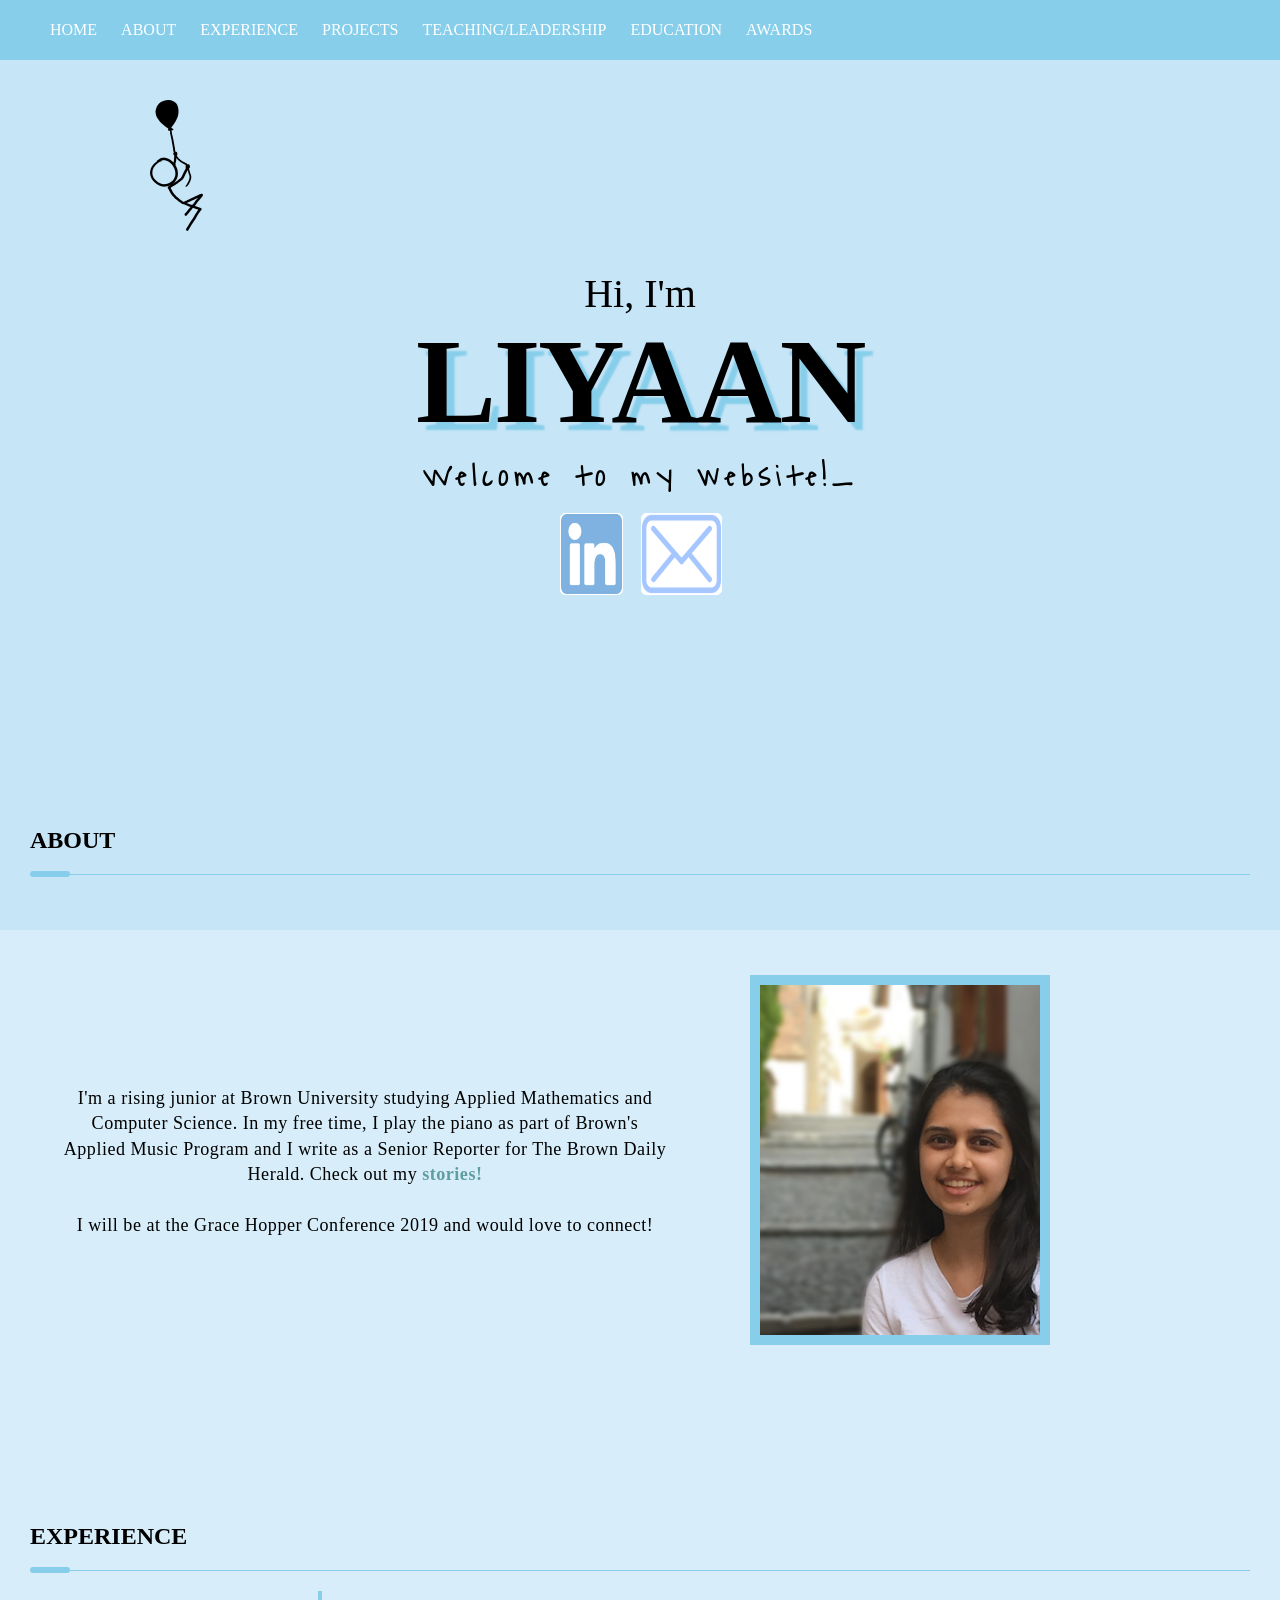
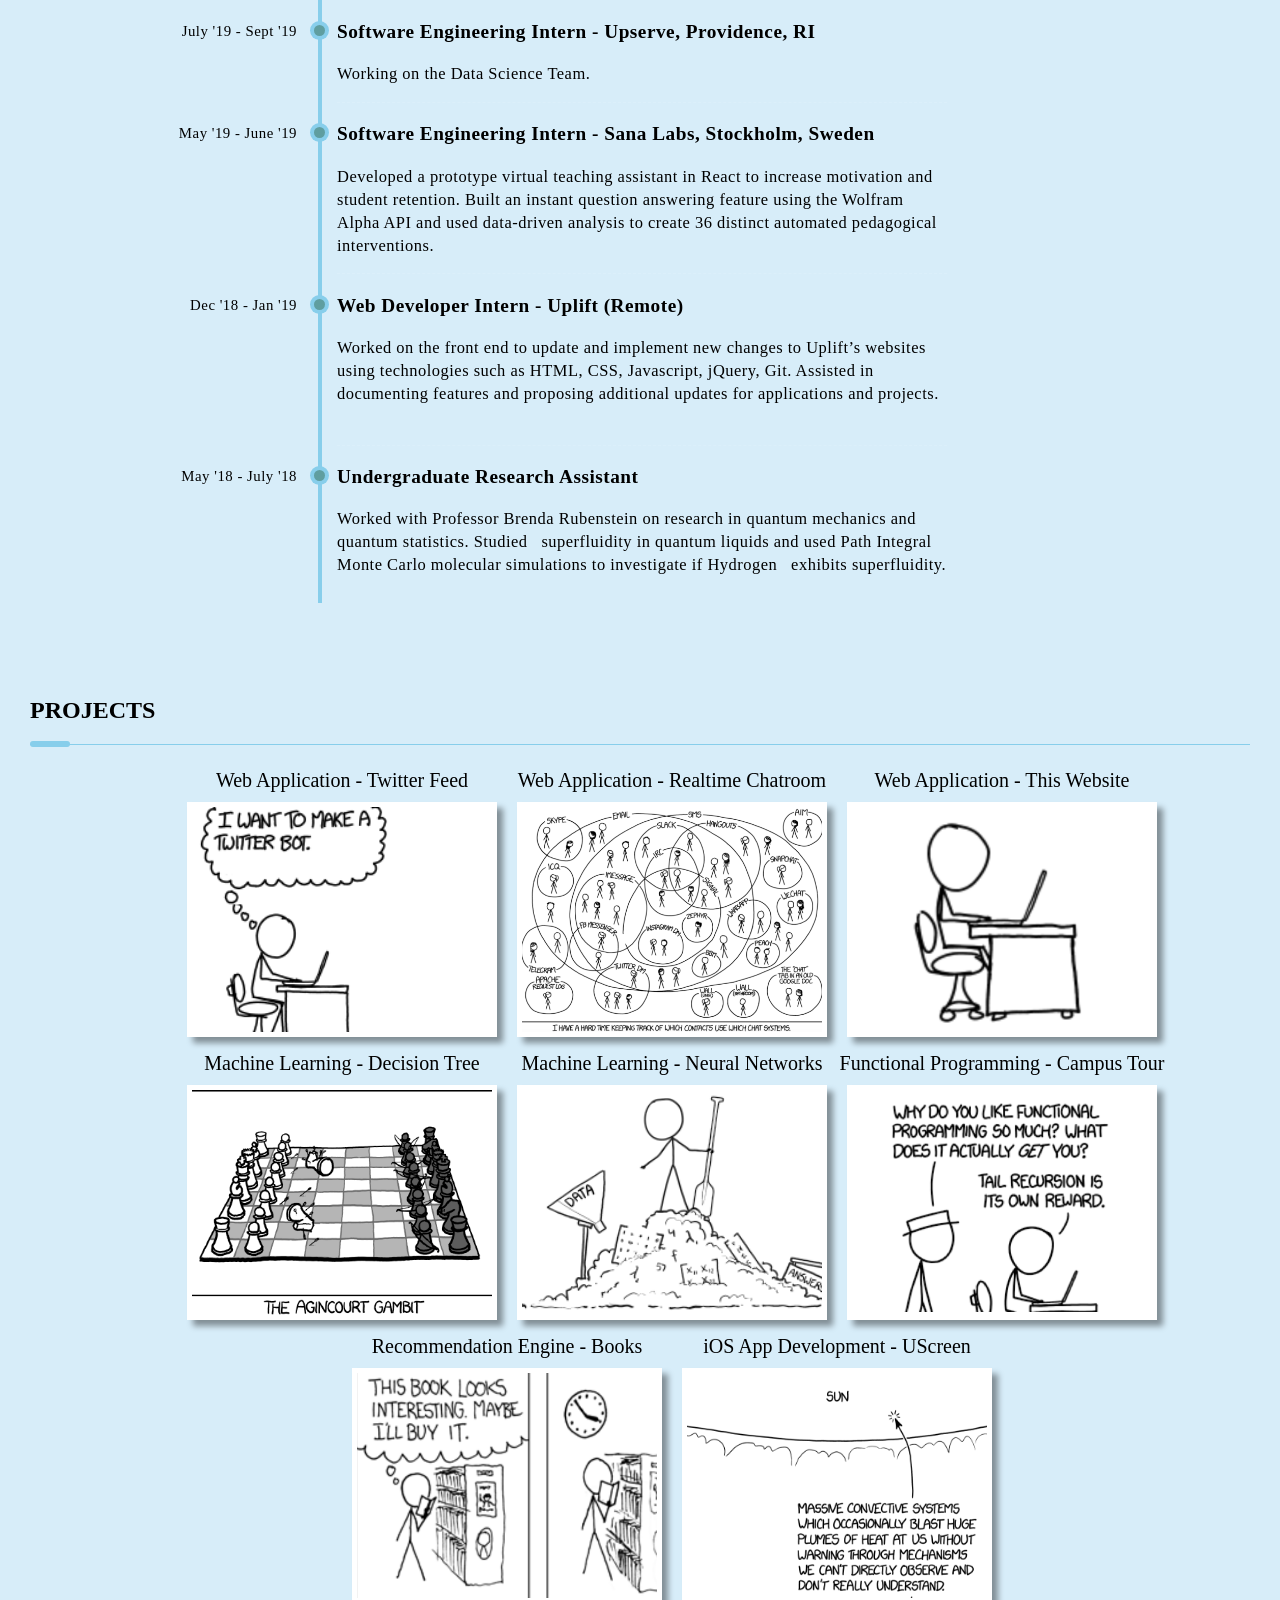
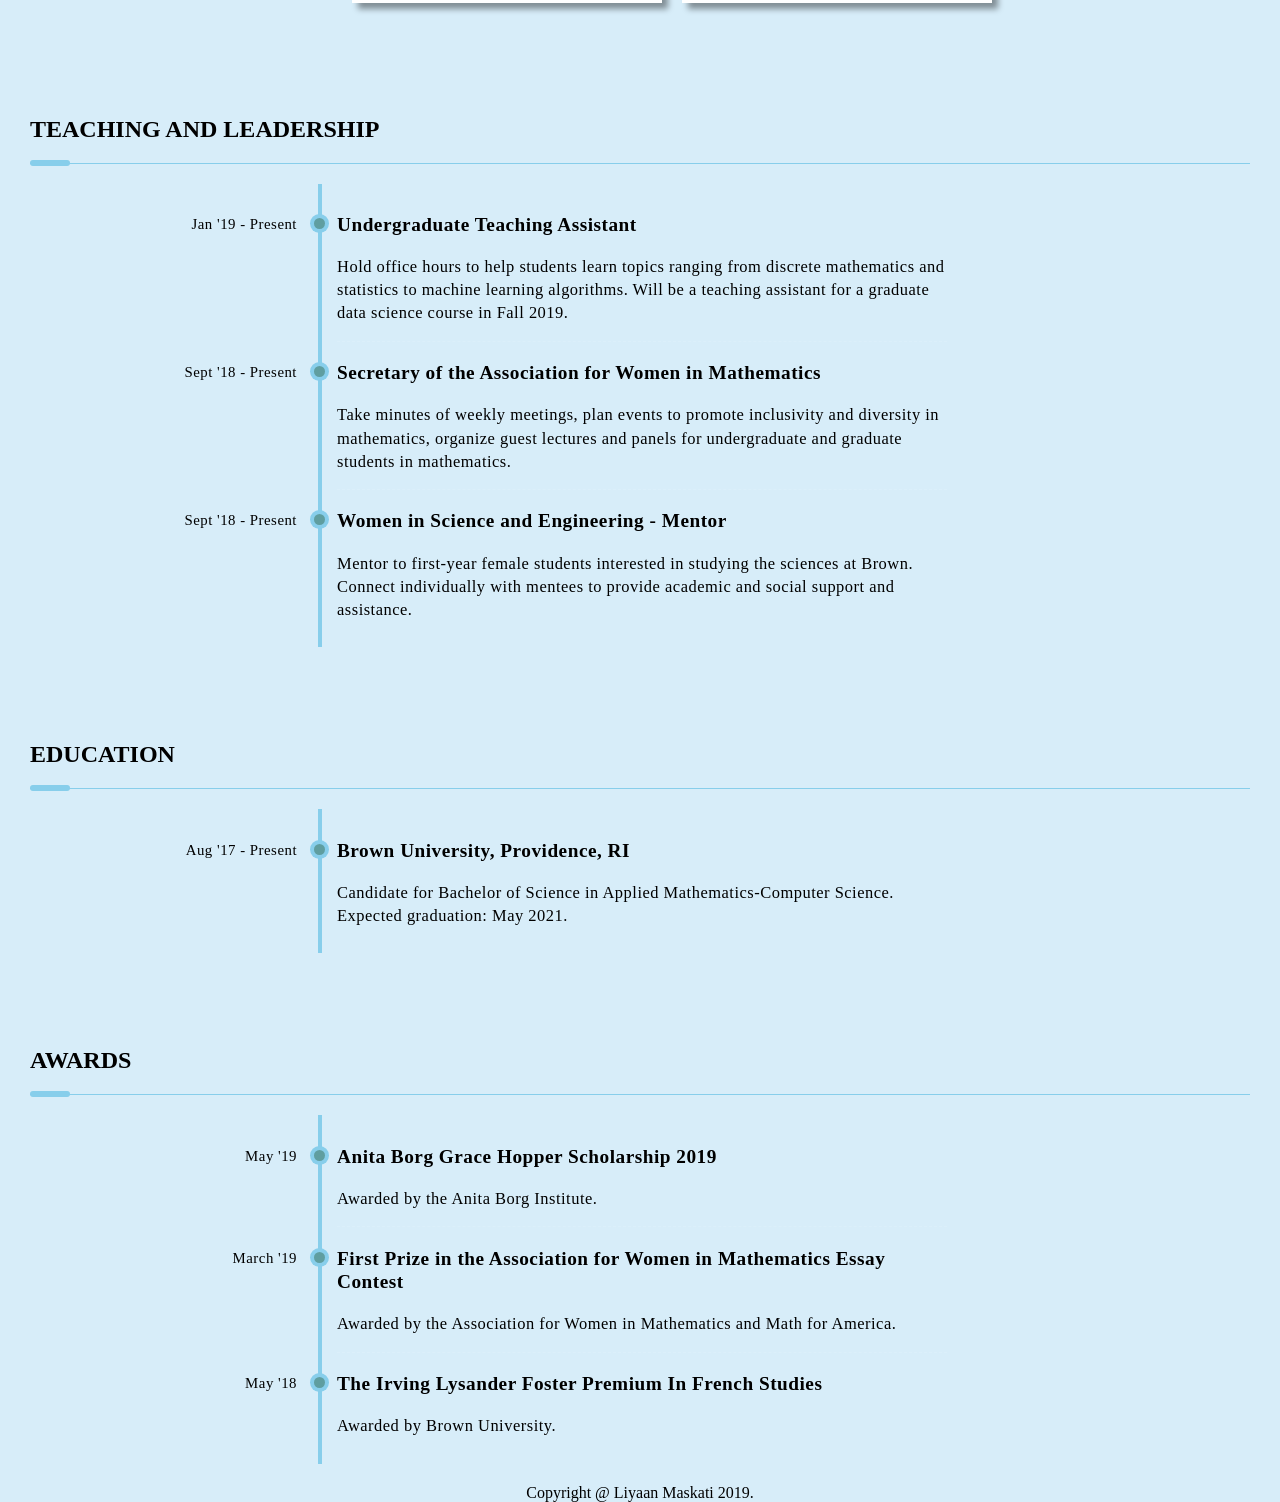
==== index.html @ 0c614667 "Update index.html" ====
<!DOCTYPE html>

<html>
<head>
  <title>Liyaan Maskati</title>
<link rel="stylesheet" type="text/css" href="style.css">
<link rel="stylesheet" href="https://cdnjs.cloudflare.com/ajax/libs/font-awesome/4.7.0/css/font-awesome.min.css">
<link href="https://fonts.googleapis.com/css?family=Waiting+for+the+Sunrise" rel="stylesheet" type="text/css"/>
</head>

<body>



<nav id="topNav">
    <ul>
      <li><a href="index.html#Home">Home</a></li>
      <li><a href="index.html#About">About</a></li>
      <li><a href="index.html#Experience">Experience</a></li>
      <li><a href="index.html#Projects">Projects</a></li>
      <li><a href="index.html#Teaching">Teaching/Leadership</a></li>
      <li><a href="index.html#Education">Education</a></li>
      <li><a href="index.html#Awards">Awards</a></li>
    </ul>
</nav>


<div class="wrapper">
  <header class="masthead" id="Home">
<img src="img/balloon_float.png" id="float">

  <p class="masthead-intro">Hi, I'm</p>
  <h1 class="masthead-heading">Liyaan</h1>
  <div id="typedtext"><script type="text/javascript" src="web.js"></script></div>
  

  <div class="contact">
    <div class="mybox">
    <a href="https://www.linkedin.com/in/liyaan-maskati-8b8570169/"><img src="img/linkedin.png"></a>
    <a href="mailto:liyaan_maskati@brown.edu"><img src="img/mailto.png"></a>
  </div>
  </div>    
     

  </header>


  <div id="About"></div>
  <br>
  <br>
  <br>
  <h2>ABOUT</h2>

    <div class="line"></div>

    <div class="container">
    <div class="intro">
      <span>I'm a rising junior at Brown University studying Applied Mathematics and Computer Science. In my free time, I play the piano as part of Brown's Applied Music Program and I write as a Senior Reporter for The Brown Daily Herald. Check out my <a href="http://www.browndailyherald.com/author/liyaan-maskati/"><b>stories!</b></a> 
  </span>

</br>

  <span>
        I will be at the Grace Hopper Conference 2019 and would love to connect!
  </span>

  </div>


<div class="pic">
    <img src="img/me.jpg" alt="Girl in a jacket">

  </div>
</div>
  

  <div id="Experience"></div>
  <br>
  <br>
  <br>

    <h2>EXPERIENCE</h2>
    <div class="line"></div>
    <ul class="timeline">
      <li class="event" data-date="July '19 - Sept '19">
        <h3>Software Engineering Intern - Upserve, Providence, RI</h3>
        <p>Working on the Data Science Team.</p>
      </li>
      <li class="event" data-date="May '19 - June '19">
        <h3>Software Engineering Intern - Sana Labs, Stockholm, Sweden</h3>
        <p>Developed a prototype virtual teaching assistant in React to increase motivation and student retention. Built an instant question answering feature using the Wolfram Alpha API and used data-driven analysis to create 36 distinct automated pedagogical interventions. </p>
      </li>
      <li class="event" data-date="Dec '18 - Jan '19">
        <h3>Web Developer Intern - Uplift (Remote)</h3>
        <p>Worked on the front end to update and implement new changes to Uplift’s websites using technologies such as HTML, CSS, Javascript, jQuery, Git. Assisted in documenting features and proposing additional updates for applications and projects.  </p>
      </li>
      <li class="event" data-date="May '18 - July '18">
        <h3>Undergraduate Research Assistant</h3>
        <p>Worked with Professor Brenda Rubenstein on research in quantum mechanics and quantum statistics. Studied   superfluidity in quantum liquids and used Path Integral Monte Carlo molecular simulations to investigate if Hydrogen   exhibits superfluidity.</p>
      </li>
      
    </ul>
  
   <div id="Projects"></div>
  <br>
  <br>
  <br>

  <h2>PROJECTS</h2>
  <div class="line"></div>

  <div>
    <div class="content">
      <div class="app-block center clickable">

  
          <div class="group">
          <div>Web Application - Twitter Feed</div>
          <div class="app" style="background: url(img/twitter_bot.png) center; background-size: cover;">
          <span class="title"><span>Used React to create a user interface which displays recent Tweets on specific topic. Users can stop and restart the feed. Tweets are displayed in chronological order with most recent tweets at the top.</span>
          </span>
          </div>
         </div>
        
        <div class="group">
          <div>Web Application - Realtime Chatroom</div>
          <div class="app" style="background: url(img/chatty.png) center; background-size: cover;">
          <span class="title"><span>Developed a realtime chatroom in NodeJS with a MongoDB backend. Users can post and receive messages and live typing notifications. Messages are censored for abusive language using the profanity-censor npm module.</span>
          </span>
          </div>
         </div>
        
        <div class="group">
          <div>Web Application - This Website</div>
          <div class="app" style="background: url(img/designer.png) center; background-size: cover;">
          <span class="title"><span>I coded this website using HTML, CSS and Javascript. The comics in this section are from XKCD.</span>
          </span>
          </div>
         </div>
        
        <div class="group">
          <div>Machine Learning - Decision Tree</div>
          <div class="app" style="background: url(img/knights.png) center; background-size: cover;">
          <span class="title"><span>Implemented a decision tree model in python to predict the outcome of a chess game. Trained the model on the chess.csv dataset, which contains 36 features, representing the current state of the chess board.
            </span>
       
          </span>
            
          </div>
        </div>

         <div class="group">
          <div>Machine Learning - Neural Networks</div>
          <div class="app" style="background: url(img/ml.png) center; background-size: cover;">
          <span class="title"><span>Implemented a feed forward neural network from scratch in Python, using stochastic gradient descent. Trained the neural network to predict the quality of wine, using the UCI Wine Dataset.</span>
          </span>
          </div>
         </div>
            
        
         
        
          <div class="group">
          <div>Functional Programming - Campus Tour</div>
          <div class="app" style="background: url(img/functional.png) center; background-size: cover;">
          <span class="title"><span>Designed a program that calculates the optimal path to take from one location on Brown's campus to another, based on a set of locations. Utilized graphical coordinates and Dijkstra’s Algorithm to implement an efficient algorithm.</span>
          </span>
          </div>
        </div>


         <div class="group">
          <div>Recommendation Engine - Books</div>
          <div class="app" style="background: url(img/book.png) center; background-size: cover;">
          <span class="title"><span>Developed a program in Pyret that analyzes a list of files to give users a recommendation of both singular books and pairs of books based on the frequency of books appearing in conjunction.</span>
          </span>
          </div>
         </div>
        
        <div class="group">
          <div>iOS App Development - UScreen</div>
          <div class="app" style="background: url(img/sun.png) center; background-size: cover;">
          <span class="title"><span>Worked on iOS application for UScreen, a Brown University student startup. Developed augmented reality interface using ARKit to display areas of a user’s face most sensitive to the sun. Notify user to apply sunscreen based on current UV index.</span>
          </span>
          </div>
         </div>
        
        
      </div>
    </div>

    

    <div id="Teaching"></div>
  <br>
  <br>
  <br>

    <h2>TEACHING AND LEADERSHIP</h2>
    <div class="line"></div>
    <ul class="timeline">
      <li class="event" data-date="Jan '19 - Present">
        <h3>Undergraduate Teaching Assistant</h3>
        <p>Hold office hours to help students learn topics ranging from discrete mathematics and statistics to machine learning algorithms. Will be a teaching assistant for a graduate data science course in Fall 2019.</p>
      </li>
      <li class="event" data-date="Sept '18 - Present">
        <h3>Secretary of the Association for Women in Mathematics</h3>
        <p>Take minutes of weekly meetings, plan events to promote inclusivity and diversity in mathematics, organize guest lectures and panels for undergraduate and graduate students in mathematics.</p>
      </li>
      <li class="event" data-date="Sept '18 - Present">
        <h3>Women in Science and Engineering - Mentor</h3>
        <p>Mentor to first-year female students interested in studying the sciences at Brown. Connect individually with mentees to provide academic and social support and assistance. </p>
      </li>
      
    </ul>

    <div id="Education"></div>
  <br>
  <br>
  <br>

    <h2>EDUCATION</h2>
    <div class="line"></div>
    <ul class="timeline">
      <li class="event" data-date="Aug '17 - Present">
        <h3>Brown University, Providence, RI</h3>
        <p>Candidate for Bachelor of Science in Applied Mathematics-Computer Science. Expected graduation: May 2021.</p>
      </li>
      
    </ul>
  
  <div id="Awards"></div>
  <br>
  <br>
  <br>

    <h2>AWARDS</h2>
    <div class="line"></div>
    <ul class="timeline">
      <li class="event" data-date="May '19">
        <h3>Anita Borg Grace Hopper Scholarship 2019</h3>
        <p>Awarded by the Anita Borg Institute.</p>
      </li>
      <li class="event" data-date="March '19">
        <h3>First Prize in the Association for Women in Mathematics Essay Contest</h3>
        <p>Awarded by the Association for Women in Mathematics and Math for America.</p>
      </li>
      <li class="event" data-date="May '18">
        <h3>The Irving Lysander Foster Premium In French Studies</h3>
        <p>Awarded by Brown University.</p>
      </li>
      
    </ul>


  </div>
</body>
<footer>
  Copyright @ Liyaan Maskati 2019.
  </footer>
</html>
---- style.css ----
body,
html {
  height: 100%;
  margin: 0;
  background-color: #b9dff58f;
}

a{
  text-decoration: none;
}

b{
  color: cadetblue;
  cursor: pointer;
}


.contact{
    height: 100px;
    width: 180px;
    display: flex;
    text-align: center;
    margin-left: auto;
    margin-right: auto;
}

.mybox{
    display: flex;
    justify-content: center;
}

.contact a{
  padding: 10px;
}

.contact a img{
  width: 100%;
    height: 100%;
    border: 1px solid white;
    border-radius: 5px;
    background: white;
}

.page-wrap {
  margin: 0;
  padding: 0;
  perspective: 1px;
  height: 100%;
  overflow-y: scroll;
  overflow-x: hidden;
  font-family: 'avenir next', avenir,
               helvetica, 'helvetica neue',
               arial, sans-serif;
  color: black;
  background: none;
}

#float{
      position: absolute;
    margin-top: -150px;
    margin-left: 100px;

}

.center {
  display: flex;
  justify-content: center;
  align-items: center;
}.clickable {
  transform: translateZ(0);
}

a {
  color: rgb(222, 68, 21);
  text-decoration: none;
}

a:hover {
  color: rgb(0, 116, 217);
}

/* Off-screen text for accessibility */
.screen-reader-text {
  position: absolute;
  top: -9999px;
  left: -9999px;
}

.content {
  width: 100%;
  padding: 1.5em 2em;
  margin: 0 auto;
}

.card {
  position: relative;
  padding: 25vh 15px 25vh 2px;
  min-height: 100%;
  max-width: 100vw;
  transform-style: inherit;
}

.card:before {
  content: "";
  position: absolute;
  top: 0;
  bottom: 0;
  left: 0;
  right: 0;
}

.card,
.card:before {
  background: 50% 50% / cover;
}


.group {
  font-size:20px;
  text-align: center;
}

.app-block {
  flex-flow: row wrap;
}

.app-block center clickable{
  width: 100%;
  flex-flow: row wrap;
}

.app {
  width: 300px;
  height: 225px; 
  max-width: 50vw;
  margin: .5em;
  box-shadow: .3em .3em .3em rgba(0, 0, 0, .4);
  border: .25em solid white;
  display: inline-block;
}

/* Title captions for FCC apps */
span.title {
  background: rgba(0,0,0,0.5);
  color: white;
  cursor: pointer;
  display: table;
}

span.title span {
  width: 295px;
  height: 218px;
  max-width: calc(50vw - 8px);
  display: table-cell;
  text-align: center;
  vertical-align: middle;
}

.app span.title:hover {
  opacity: 10;
}

span.title {
  background: rgba(0,0,0,0.71);
  font-size: 0.8em;
  line-height: 1.2em;
  font-weight: bold;
  color: white;
  cursor: pointer;
  display: table;
  opacity: 0;
  -webkit-transition: opacity 500ms;
  -moz-transition: opacity 500ms;
  -o-transition: opacity 500ms;
  transition: opacity 500ms;
}


#typedtext{
  font-family: 'Waiting for the Sunrise', cursive; 
  font-size:30px; 
  letter-spacing: 6px; 
  font-weight: bold;
  text-align: center;
  margin-top: 0px;
}

nav{
  margin-top: 0px;
  padding: 0;
}

/* Navbar Styling */
nav {
  background: skyblue;
  position: fixed;
  width: 100%;
  height: 50px;
  text-align: left;
  margin-bottom: -50px;
  padding: 5px 0;
  margin-top: -30px;
  z-index: 1;
}

nav li {
  display: inline-block;
  list-style: none;
  text-transform: uppercase;
}

nav a {
  text-decoration: none;
  color: white;
  padding: 10px;
}

nav a:hover {
  background: cadetblue;
}



.wrapper {
  margin: 30px;
}

.masthead {
  padding-top: 200px;
  padding-bottom: 150px;
    background-image: url(https://png.pngtree.com/thumb_back/fw800/back_pic/03/66/06/8857af42233e1a2.jpg);
    width: 100%;
    height: 100%;
    background-size: cover;
}


.masthead-intro {
  margin-bottom: 0.5em;
  /* font-family: "Gentium Book Basic", Georgia, serif; */
  font-size: 40px;
  text-align: center;
}

.masthead-heading {
  margin-top: -0.2em;
  font-weight: bold;
  font-size: 120px;
  letter-spacing: -0.02em;
  text-transform: uppercase;
  text-shadow: 8px 8px 2px skyblue;
  text-align: center;
  margin-bottom: 0.2px;

}

.container{
  display:flex;
  align-items: center;
}

.intro {
  max-width: 50%;
  letter-spacing: 0.5px;
  position: relative;
  line-height: 1.4em;
  font-size: 1.13em;
  padding: 30px;
  margin-top: 50px;
  margin-bottom: 50px;
  text-align: center;
    margin-top: auto;
    margin-bottom: auto;
}

.pic{
  height: auto;
  width: auto;
  padding: 30px;
  margin-top: 50px;
  margin-bottom: 50px;
  text-align: center;
  padding: 50px;

}

.pic img{
  height: auto;
  width: auto;
  max-height: 350px;
  border: 10px solid skyblue;
}

.intro span:after {
  content: '\A';
  white-space: pre;
}

.line {
  border-bottom: 1px solid skyblue !important;
  position: relative;
}
.line:before {
  content: "";
  position: absolute;
  display: inline-block;
  border: 3px solid skyblue;
  border-width: 3px 20px;
  top: -3px;
  border-radius: 3px;
}


.text-center{
  text-align:center;
}
/* Timeline */
.timeline {
  border-left: 4px solid skyblue;
  border-bottom-right-radius: 4px;
  border-top-right-radius: 4px;
  margin: 20px auto;
  letter-spacing: 0.5px;
  position: relative;
  line-height: 1.4em;
  font-size: 1.03em;
  padding: 10px 15px;
  list-style: none;
  text-align: left;
  max-width: 50%;
}

.timeline .event {
  border-bottom: 1px dashed rgba(255, 255, 255, 0.1);
  position: relative;
}
.timeline .event:last-of-type {

  border: none;
}
.timeline .event:before,
.timeline .event:after {
  position: absolute;
  display: block;
  top: 0;
}
.timeline .event:before {
  left: -160px;
  content: attr(data-date);
  text-align: right;
  font-weight: 100;
  font-size: 0.9em;
  min-width: 120px;
}
.timeline .event:after {
  box-shadow: 0 0 0 4px skyblue;
  left: -23px;
  background: cadetblue;
  border-radius: 50%;
  height: 11px;
  width: 11px;
  content: "";
  top: 5px;


}

.timeline .event:hover:after{
  background: white;
}


.projects{
  display: flex;
  flex-wrap: wrap;
  justify-content: center;
  margin:20px;
}

.box{
  width:min-content;
  padding: 30px;
  max-width: 250px;
  text-align: center;
  letter-spacing: 0.5px;
  line-height: 1.4em;
  font-size: 1.03em;
}


.info{
  margin: 3px;
}

.projects img{
  max-width: 250px;
  margin-bottom: 15px;

}

.topic {
  font-weight: bold;

}

.projects img:hover{
  background-color: skyblue;
  opacity: 0.8;
}

footer {
  text-align: center;
  margin: 15px;
}

@media screen and (max-width: 650px) {
  .wrapper {
    min-width: inherit;
    min-height: auto;
    background: #fff;
  }
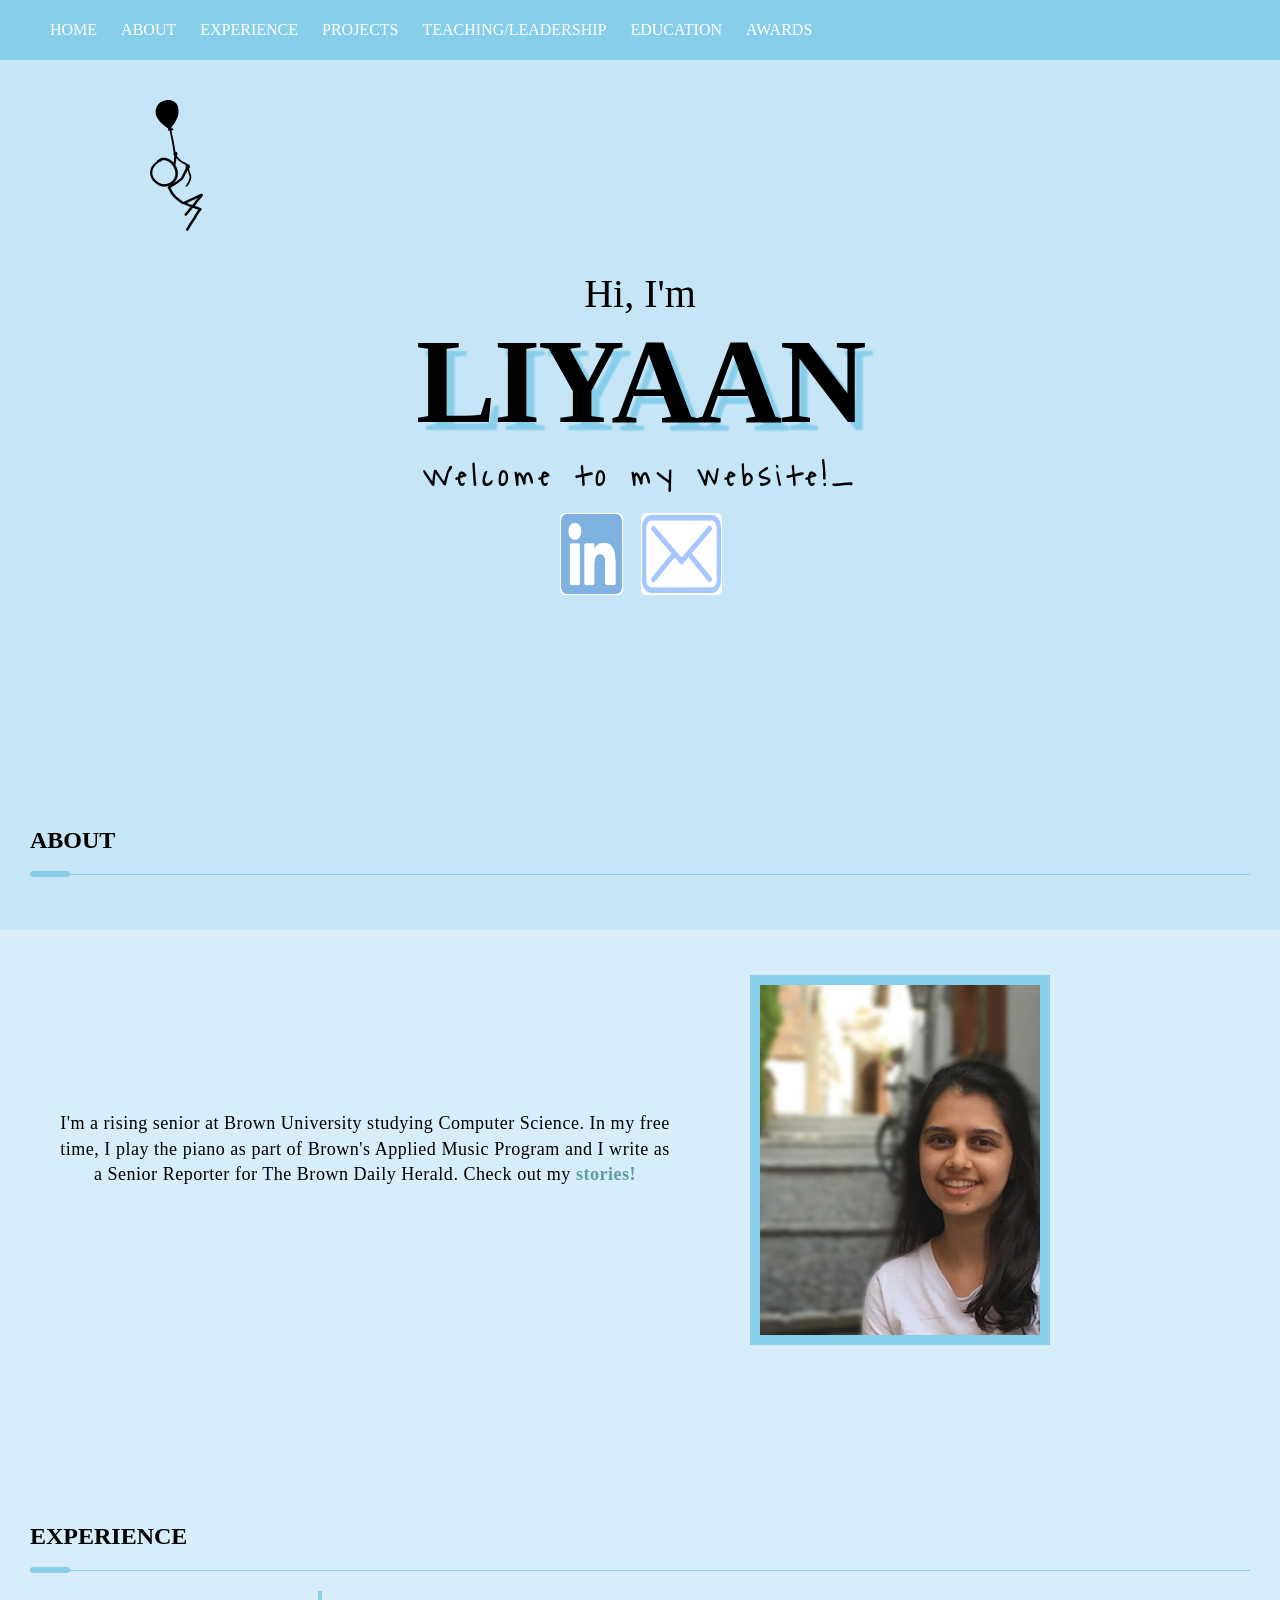
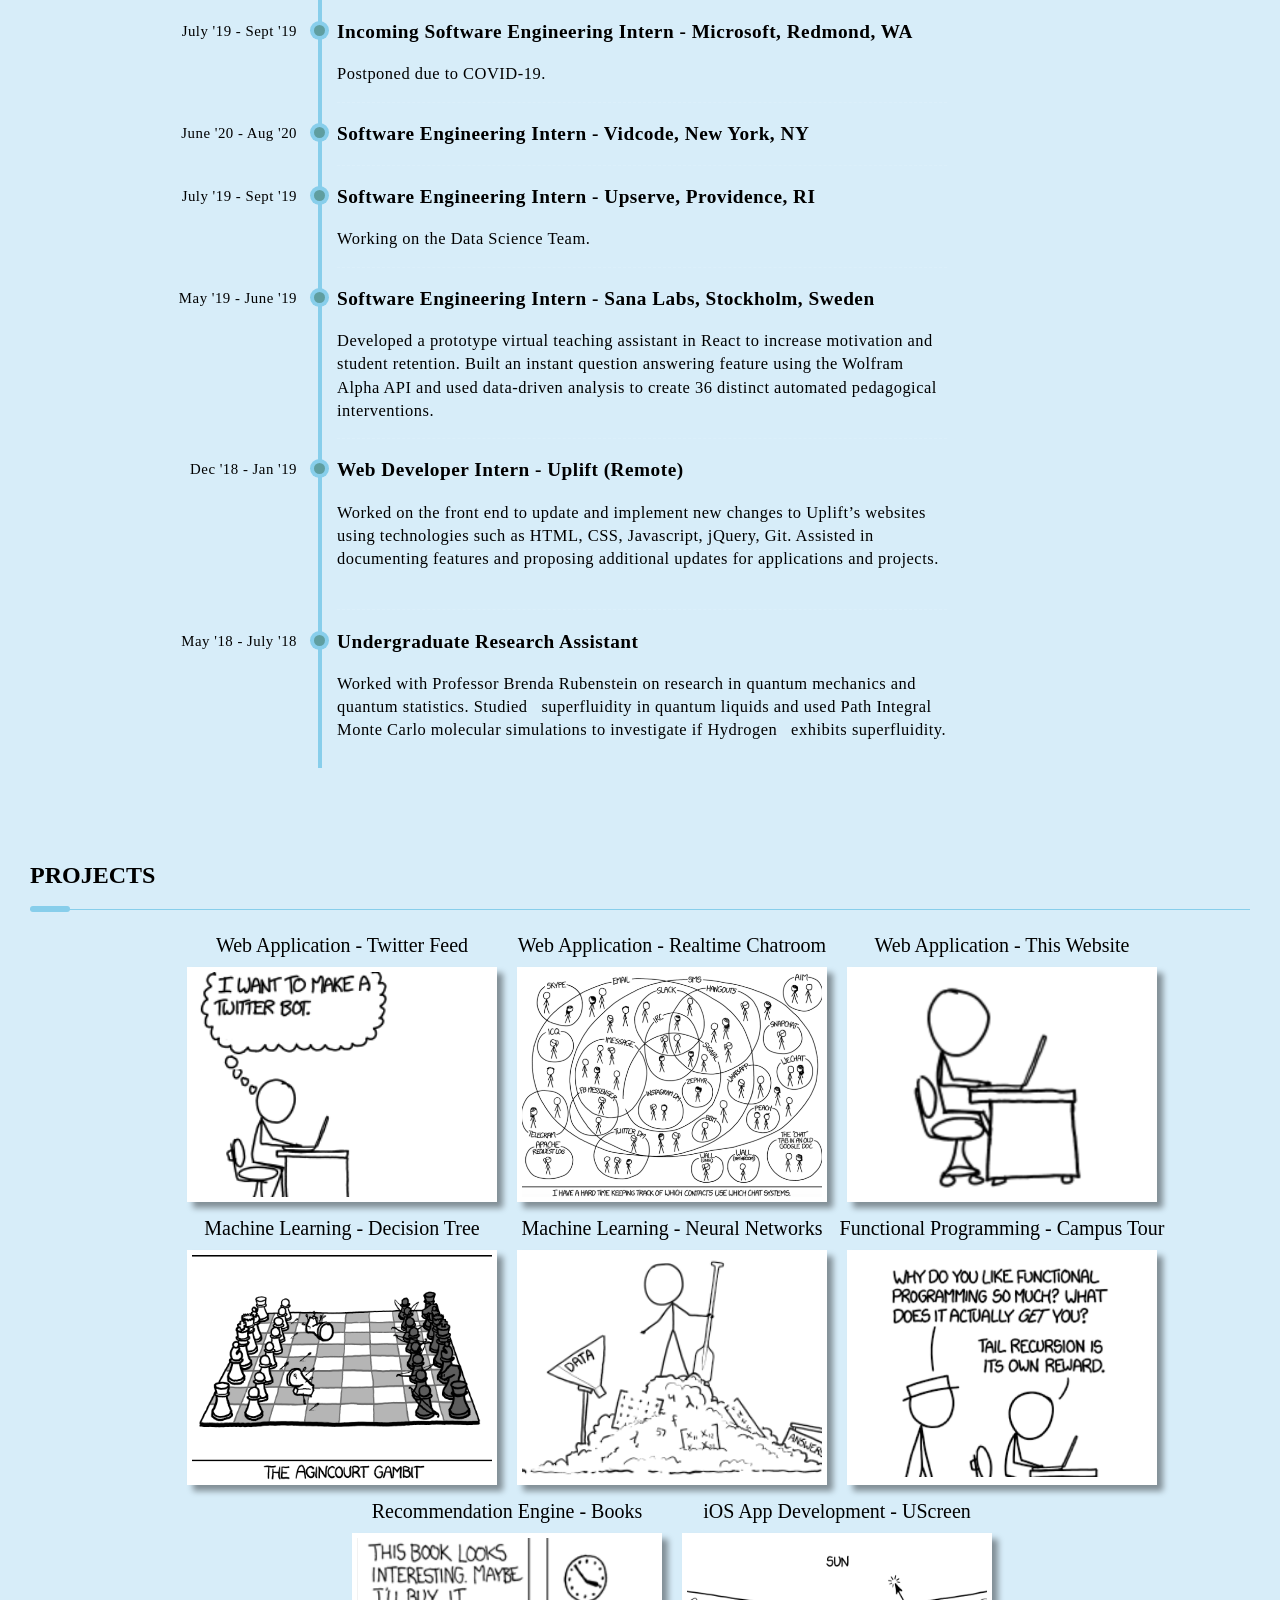
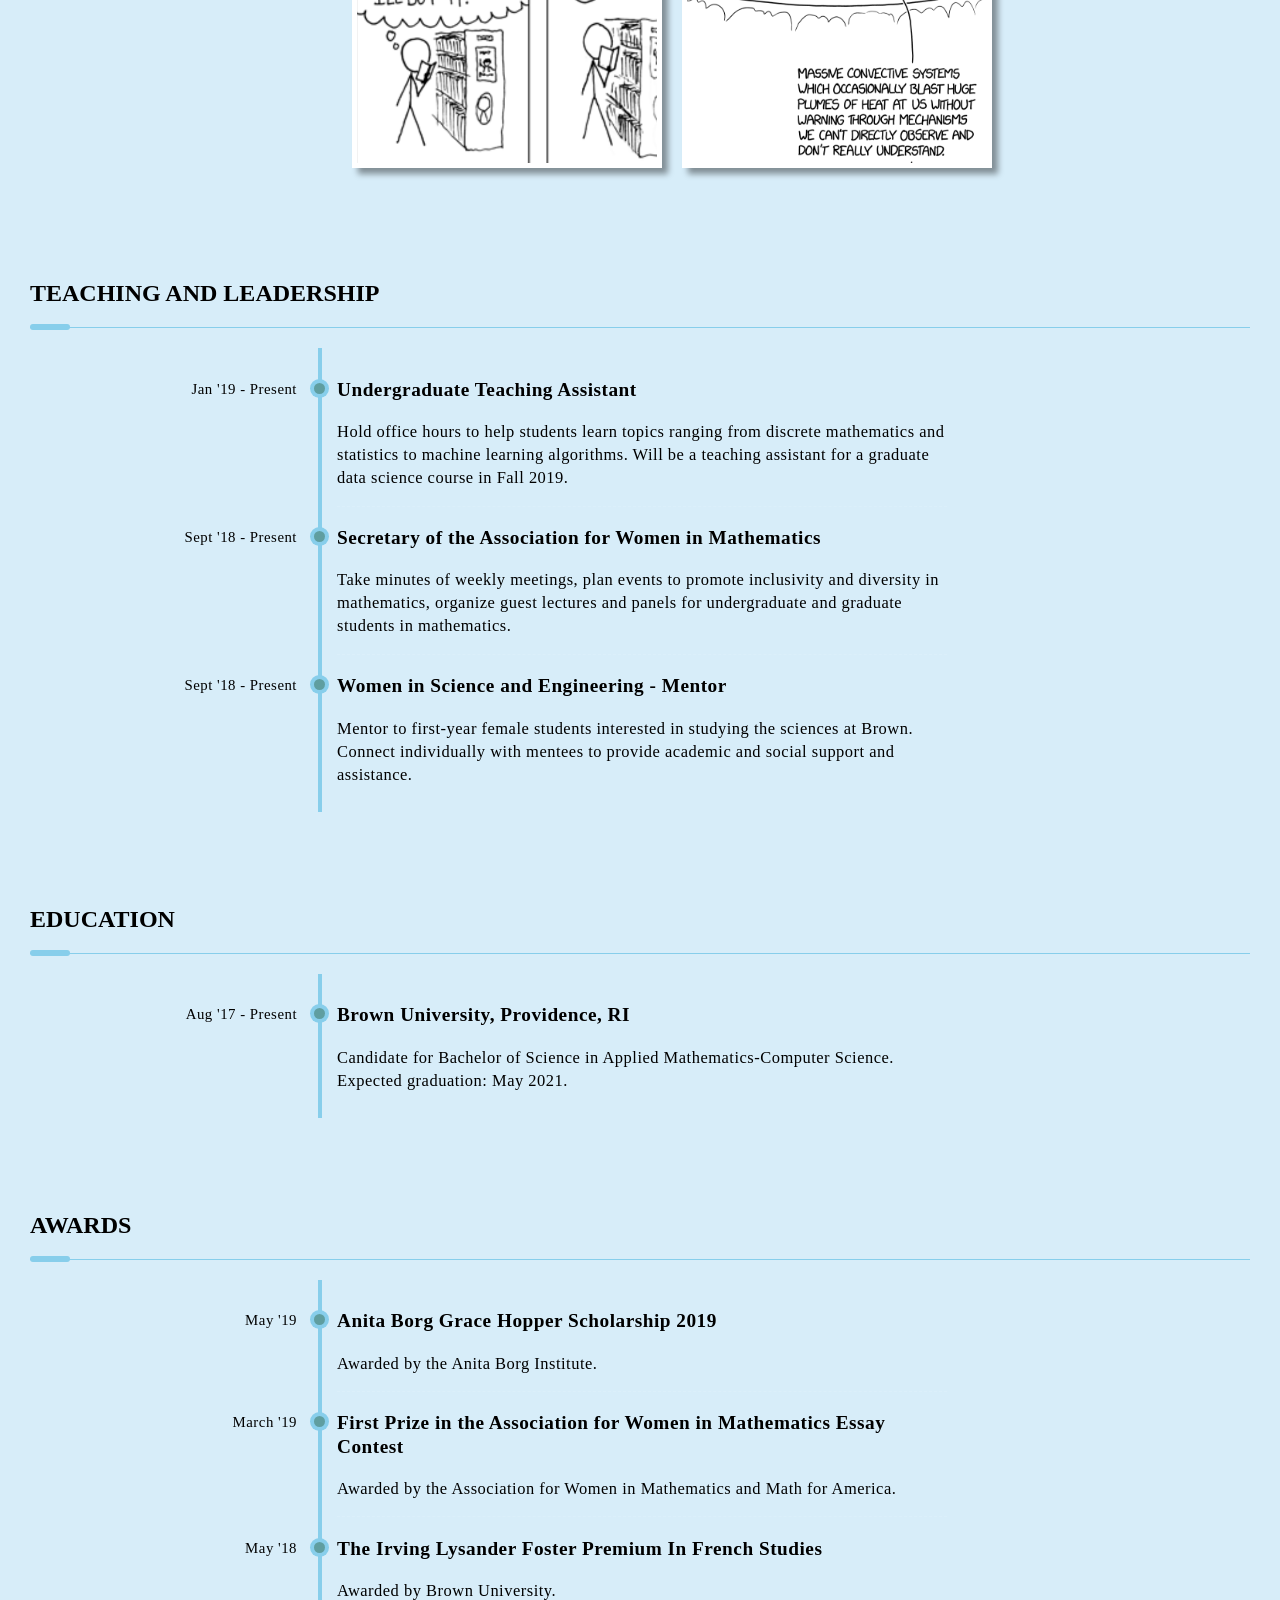
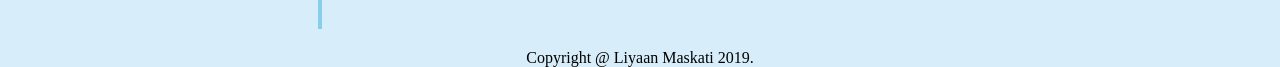
==== commit dc69fc8f: "Update index.html" ====
--- a/index.html
+++ b/index.html
@@ -55,14 +55,10 @@
 
     <div class="container">
     <div class="intro">
-      <span>I'm a rising junior at Brown University studying Applied Mathematics and Computer Science. In my free time, I play the piano as part of Brown's Applied Music Program and I write as a Senior Reporter for The Brown Daily Herald. Check out my <a href="http://www.browndailyherald.com/author/liyaan-maskati/"><b>stories!</b></a> 
+      <span>I'm a rising senior at Brown University studying Computer Science. In my free time, I play the piano as part of Brown's Applied Music Program and I write as a Senior Reporter for The Brown Daily Herald. Check out my <a href="http://www.browndailyherald.com/author/liyaan-maskati/"><b>stories!</b></a> 
   </span>
 
 </br>
-
-  <span>
-        I will be at the Grace Hopper Conference 2019 and would love to connect!
-  </span>
 
   </div>
 
@@ -82,6 +78,14 @@
     <h2>EXPERIENCE</h2>
     <div class="line"></div>
     <ul class="timeline">
+      <li class="event" data-date="July '19 - Sept '19">
+        <h3>Incoming Software Engineering Intern - Microsoft, Redmond, WA</h3>
+        <p>Postponed due to COVID-19.</p>
+      </li>
+      <li class="event" data-date="June '20 - Aug '20">
+        <h3>Software Engineering Intern - Vidcode, New York, NY</h3>
+        <p></p>
+      </li>
       <li class="event" data-date="July '19 - Sept '19">
         <h3>Software Engineering Intern - Upserve, Providence, RI</h3>
         <p>Working on the Data Science Team.</p>
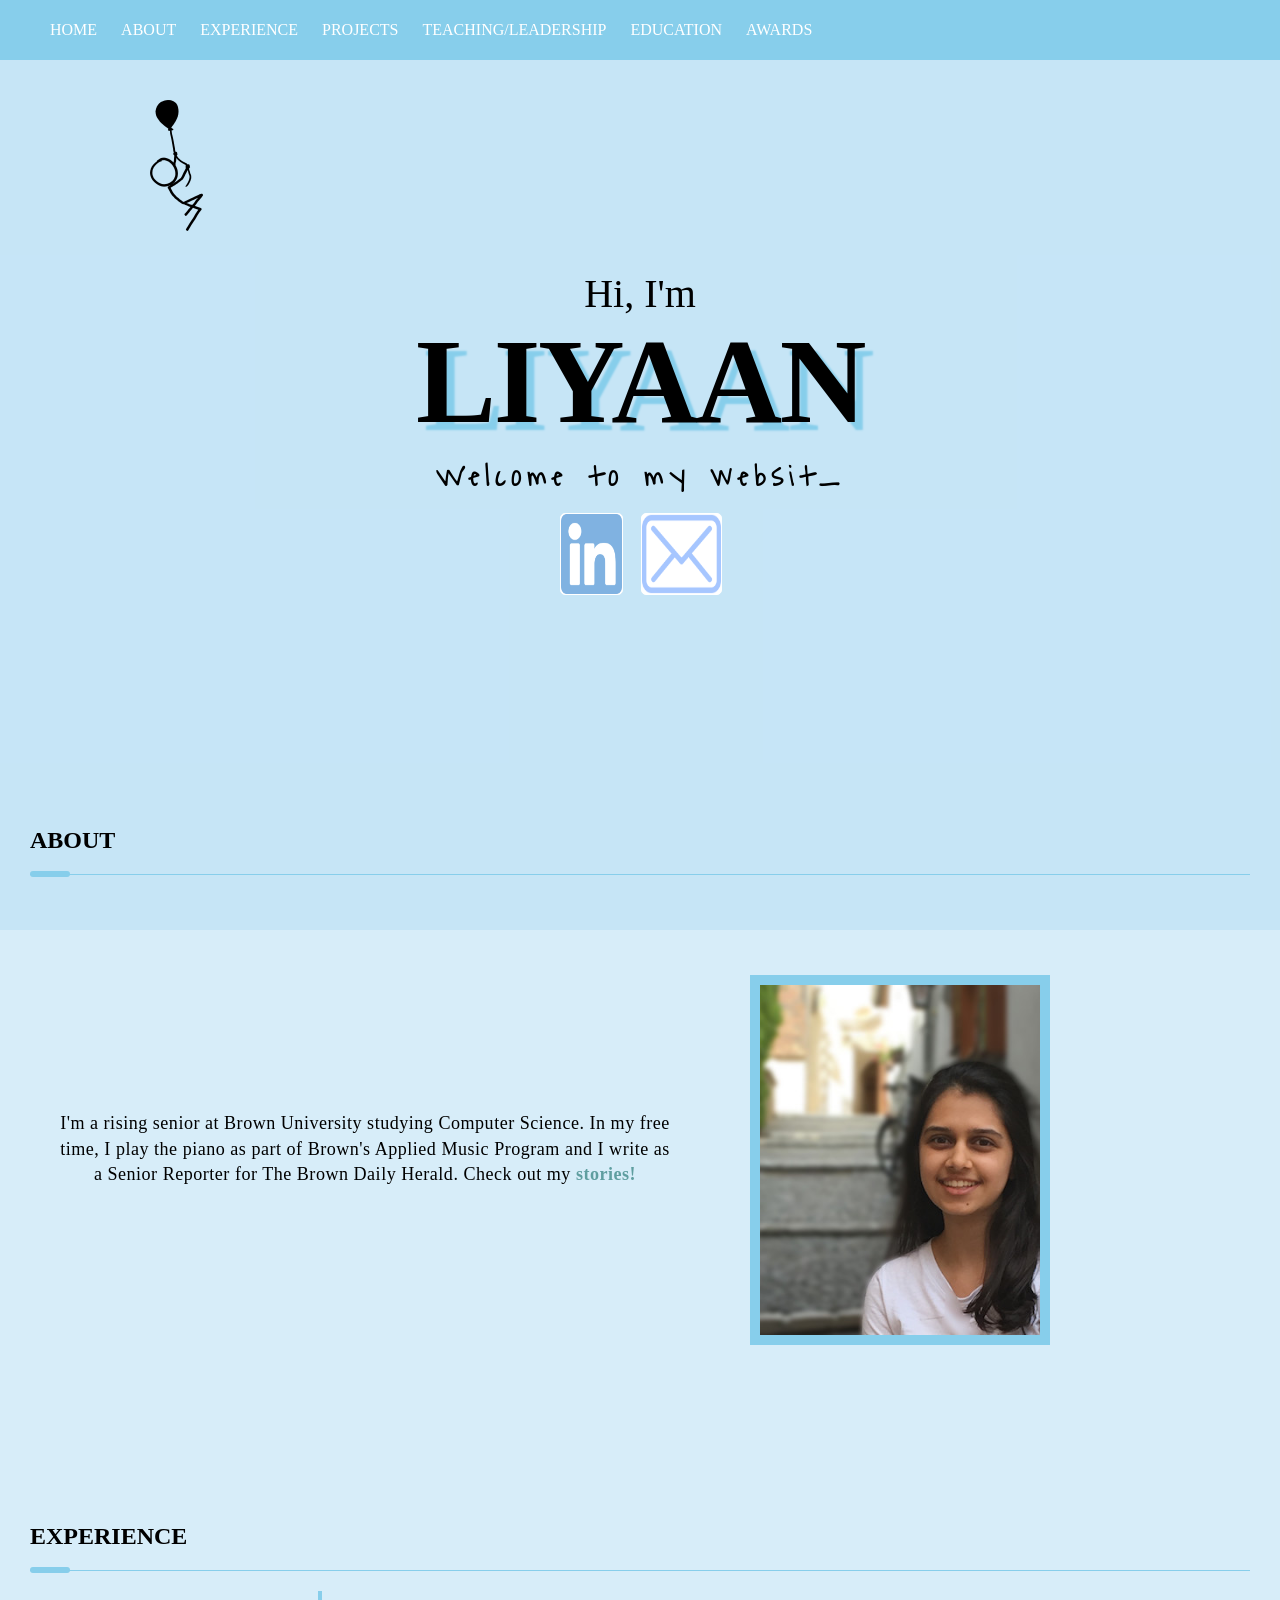
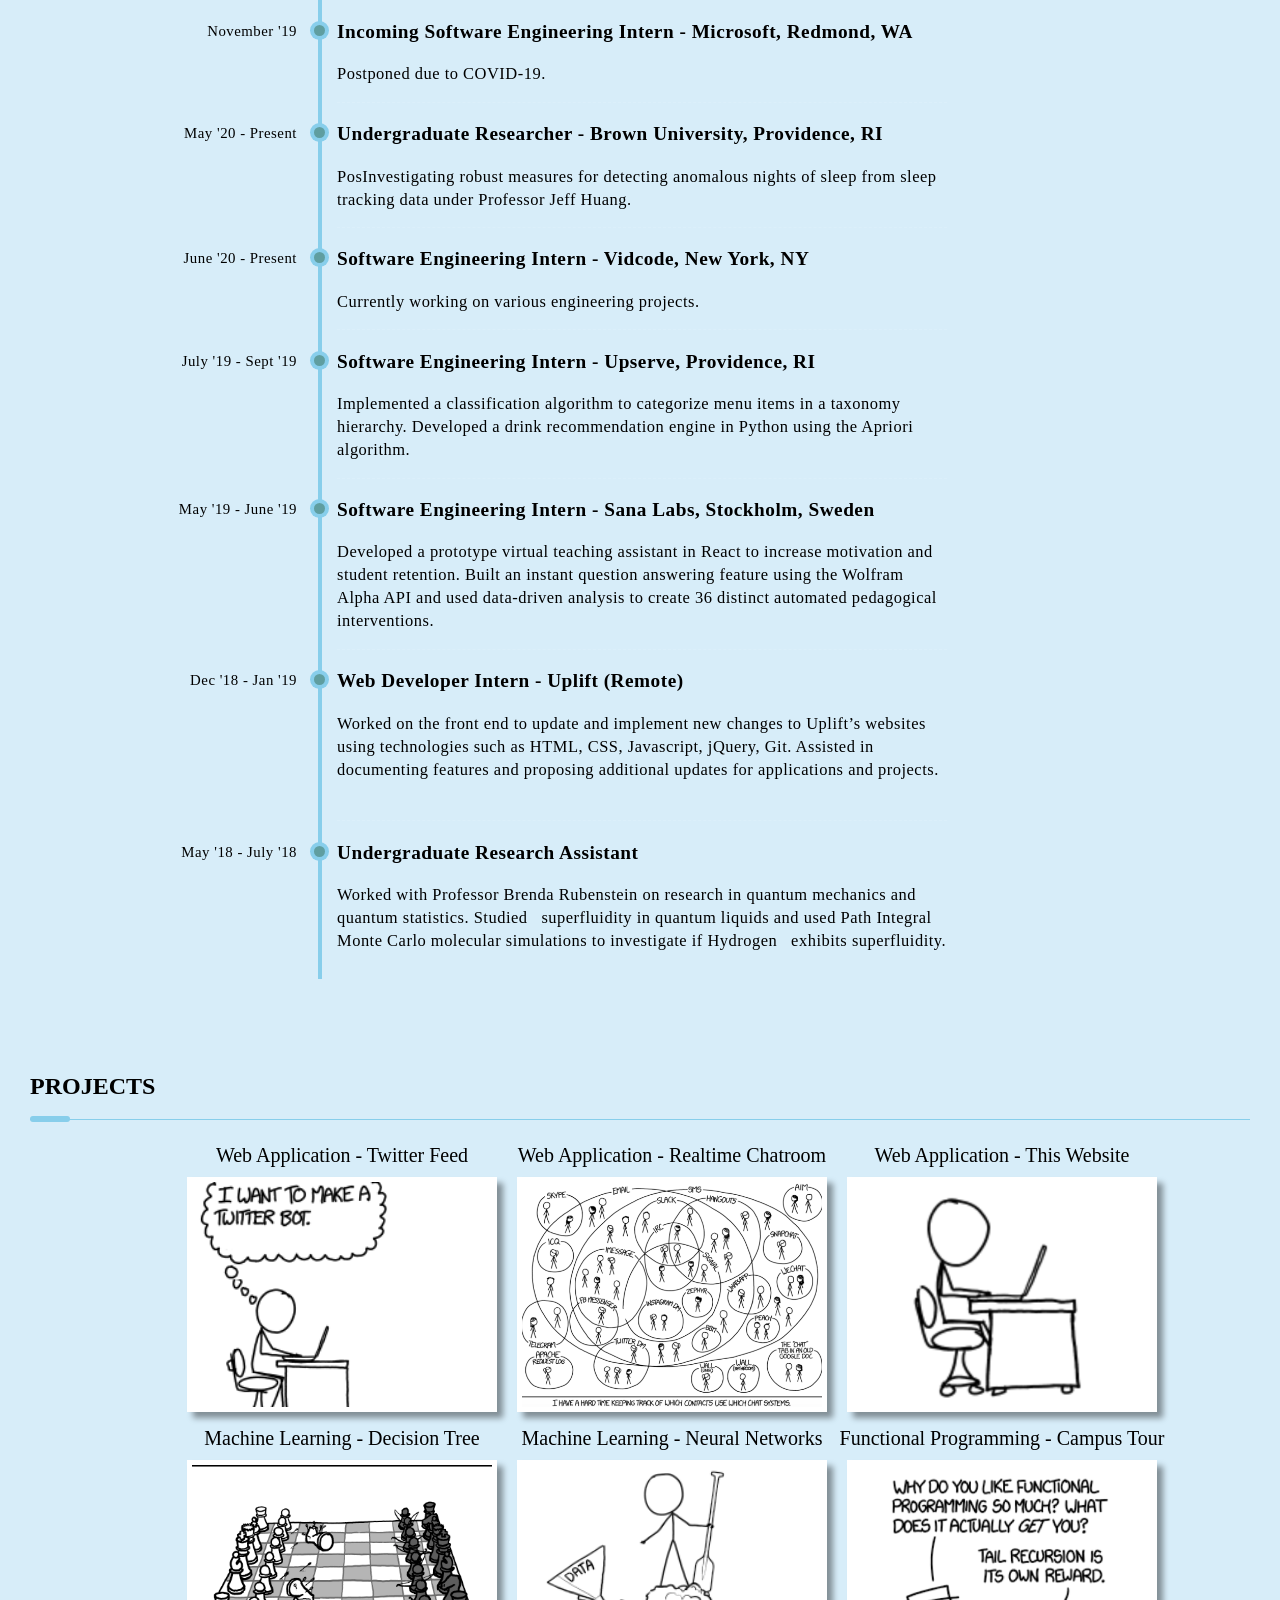
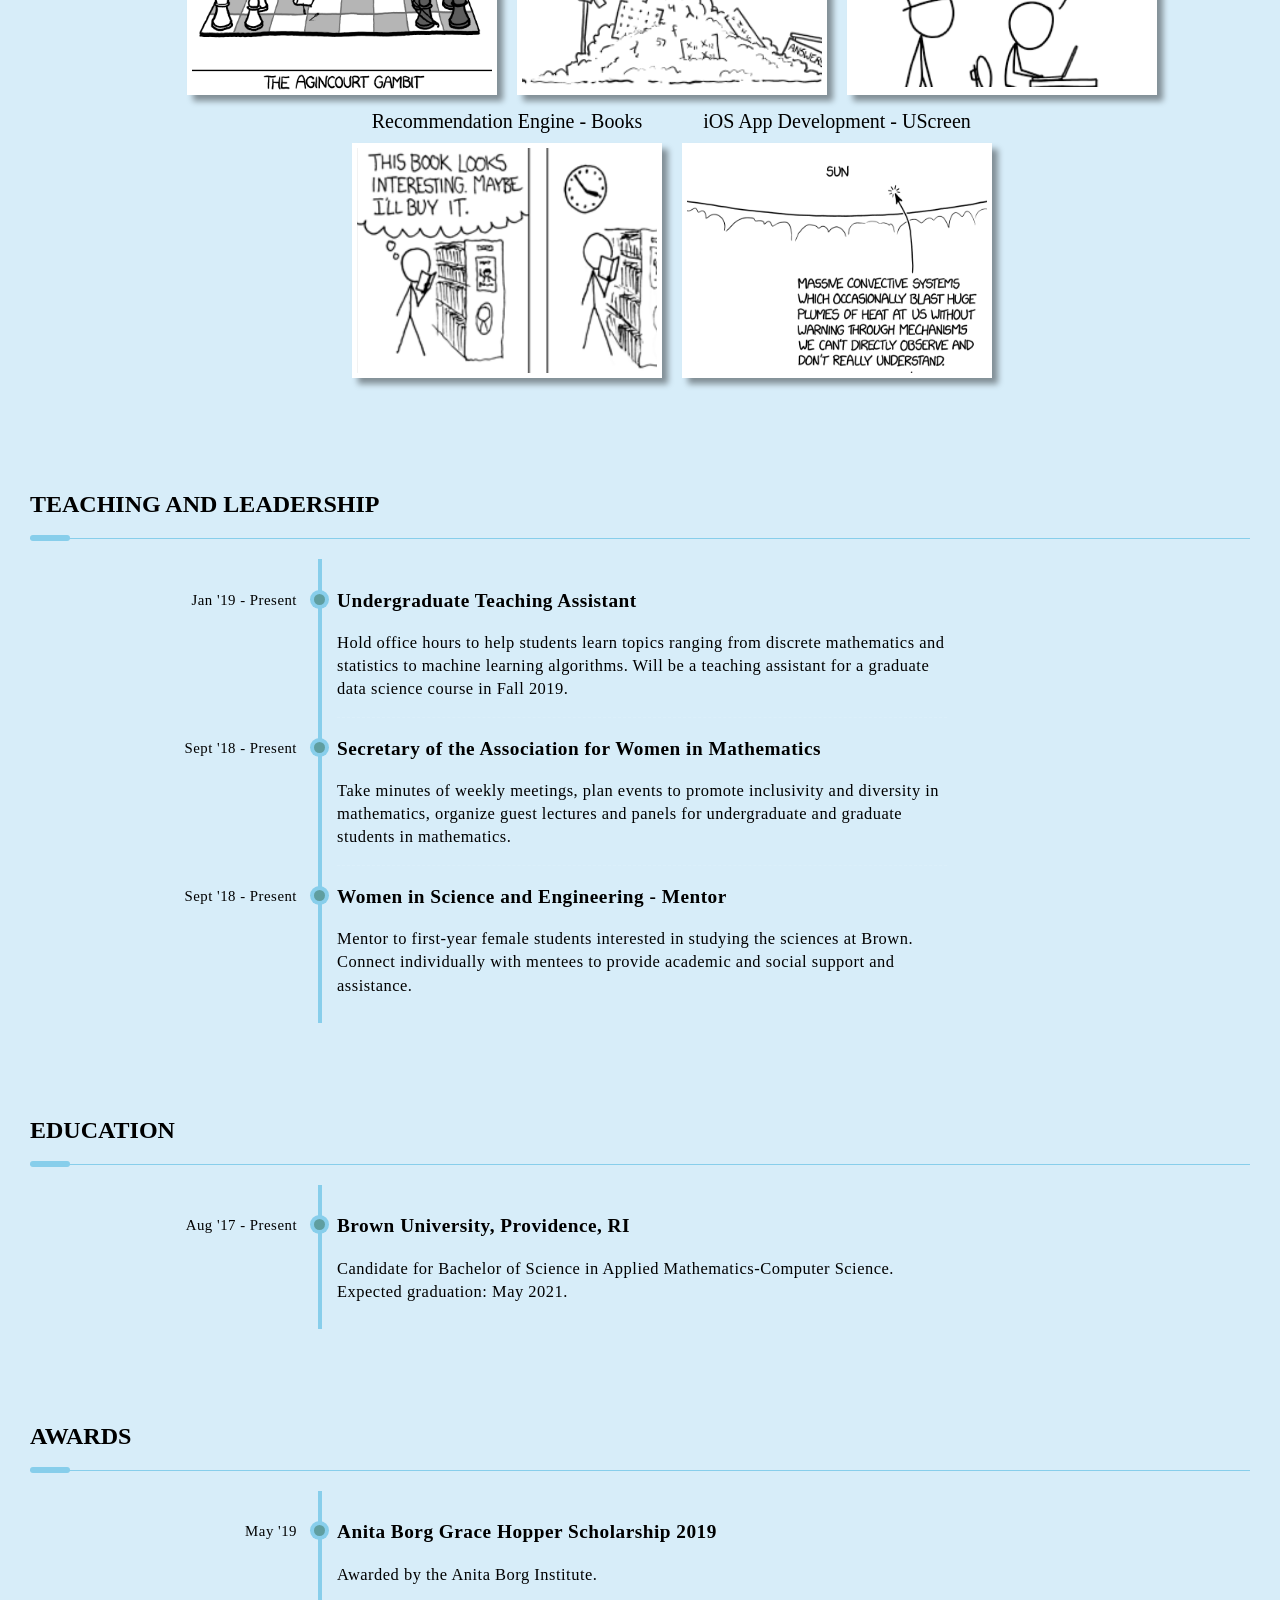
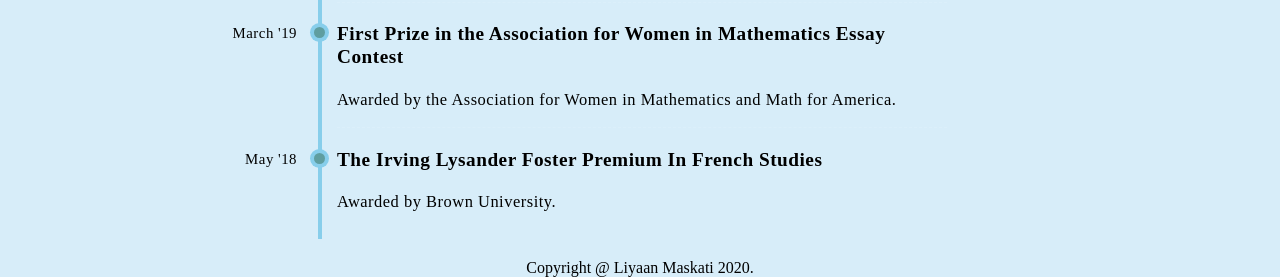
==== commit 10325592: "Update index.html" ====
--- a/index.html
+++ b/index.html
@@ -78,17 +78,26 @@
     <h2>EXPERIENCE</h2>
     <div class="line"></div>
     <ul class="timeline">
-      <li class="event" data-date="July '19 - Sept '19">
+      <li class="event" data-date="November '19">
         <h3>Incoming Software Engineering Intern - Microsoft, Redmond, WA</h3>
         <p>Postponed due to COVID-19.</p>
       </li>
-      <li class="event" data-date="June '20 - Aug '20">
+      
+      <li class="event" data-date="May '20 - Present">
+        <h3>Undergraduate Researcher - Brown University, Providence, RI</h3>
+        <p>PosInvestigating robust measures for detecting anomalous nights of sleep from sleep tracking data under Professor Jeff Huang.</p>
+      </li>
+      
+      <li class="event" data-date="June '20 - Present">
         <h3>Software Engineering Intern - Vidcode, New York, NY</h3>
-        <p></p>
-      </li>
+        <p>Currently working on various engineering projects.</p>
+      </li>
+      
       <li class="event" data-date="July '19 - Sept '19">
         <h3>Software Engineering Intern - Upserve, Providence, RI</h3>
-        <p>Working on the Data Science Team.</p>
+        <p>Implemented a classification algorithm to categorize menu items in a taxonomy hierarchy. Developed a drink recommendation engine in Python using the Apriori algorithm.
+    </p>
+        
       </li>
       <li class="event" data-date="May '19 - June '19">
         <h3>Software Engineering Intern - Sana Labs, Stockholm, Sweden</h3>
@@ -264,6 +273,6 @@
   </div>
 </body>
 <footer>
-  Copyright @ Liyaan Maskati 2019.
+  Copyright @ Liyaan Maskati 2020.
   </footer>
 </html>
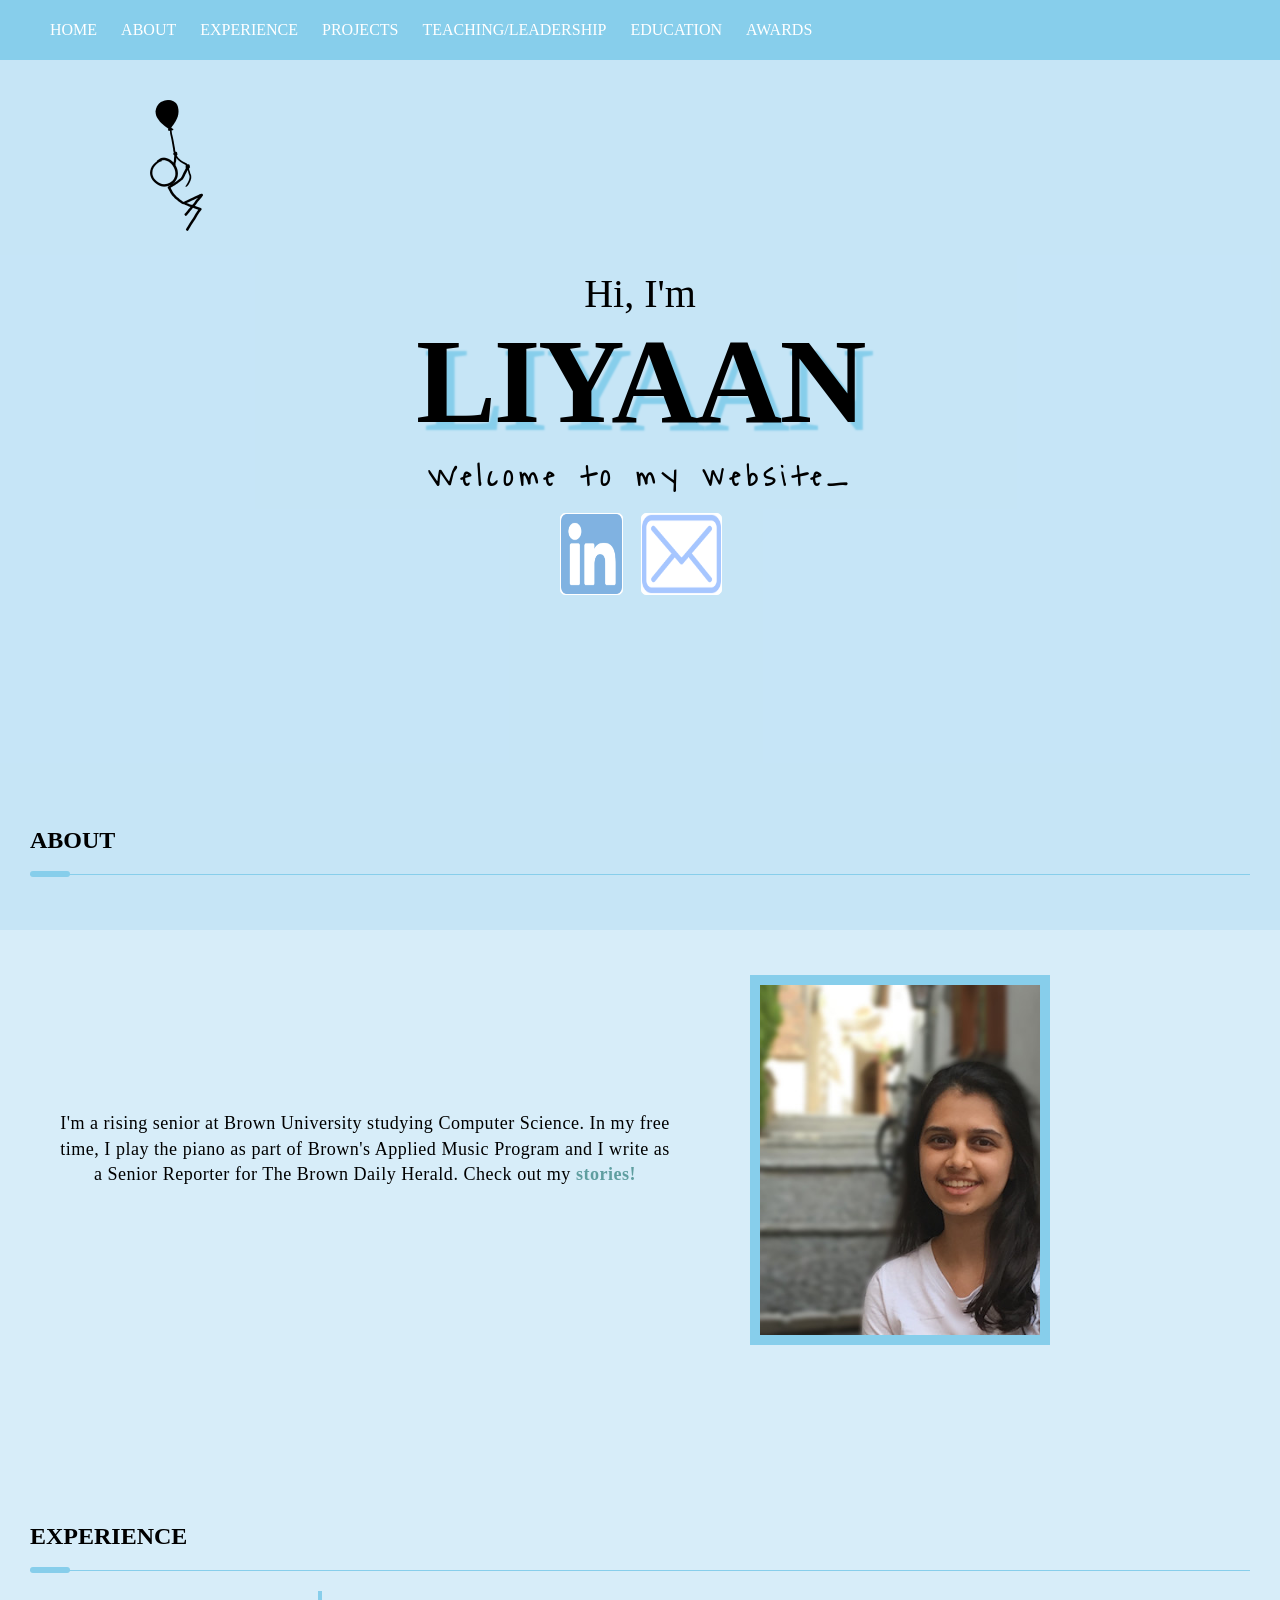
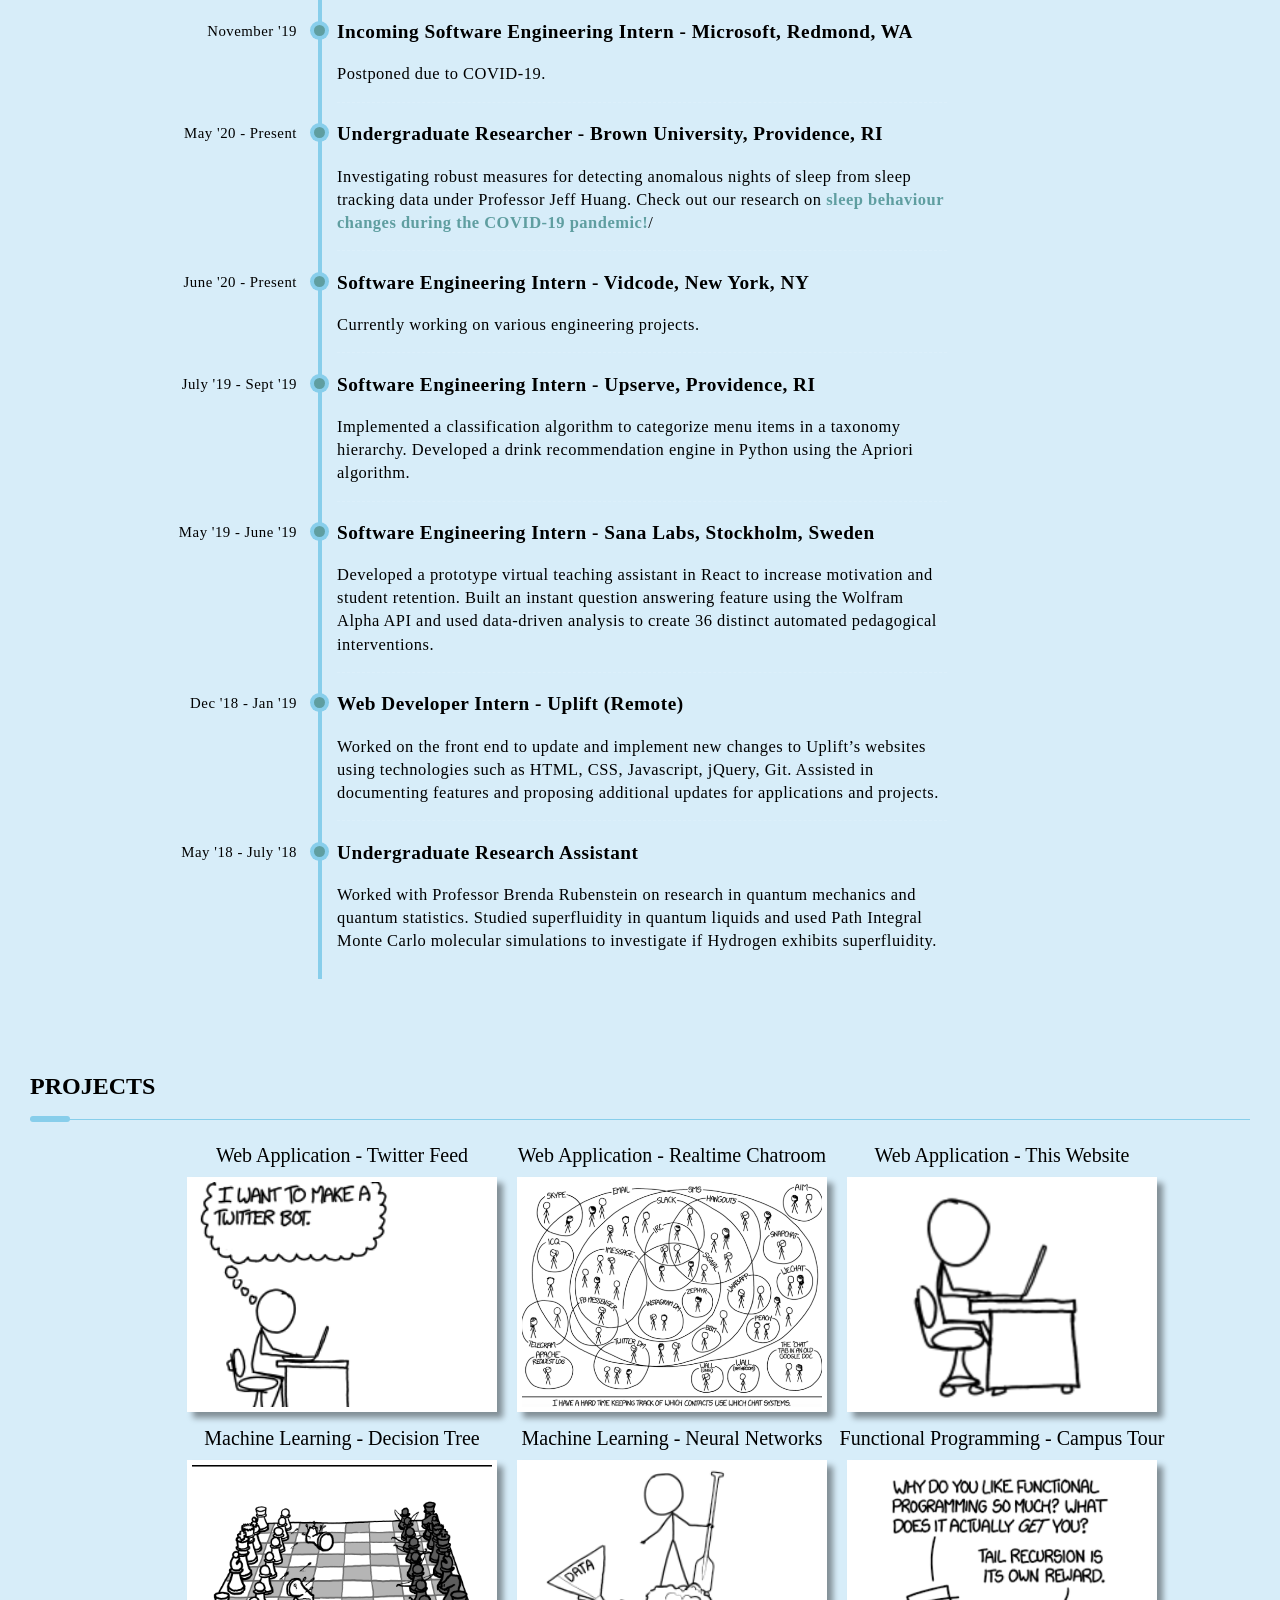
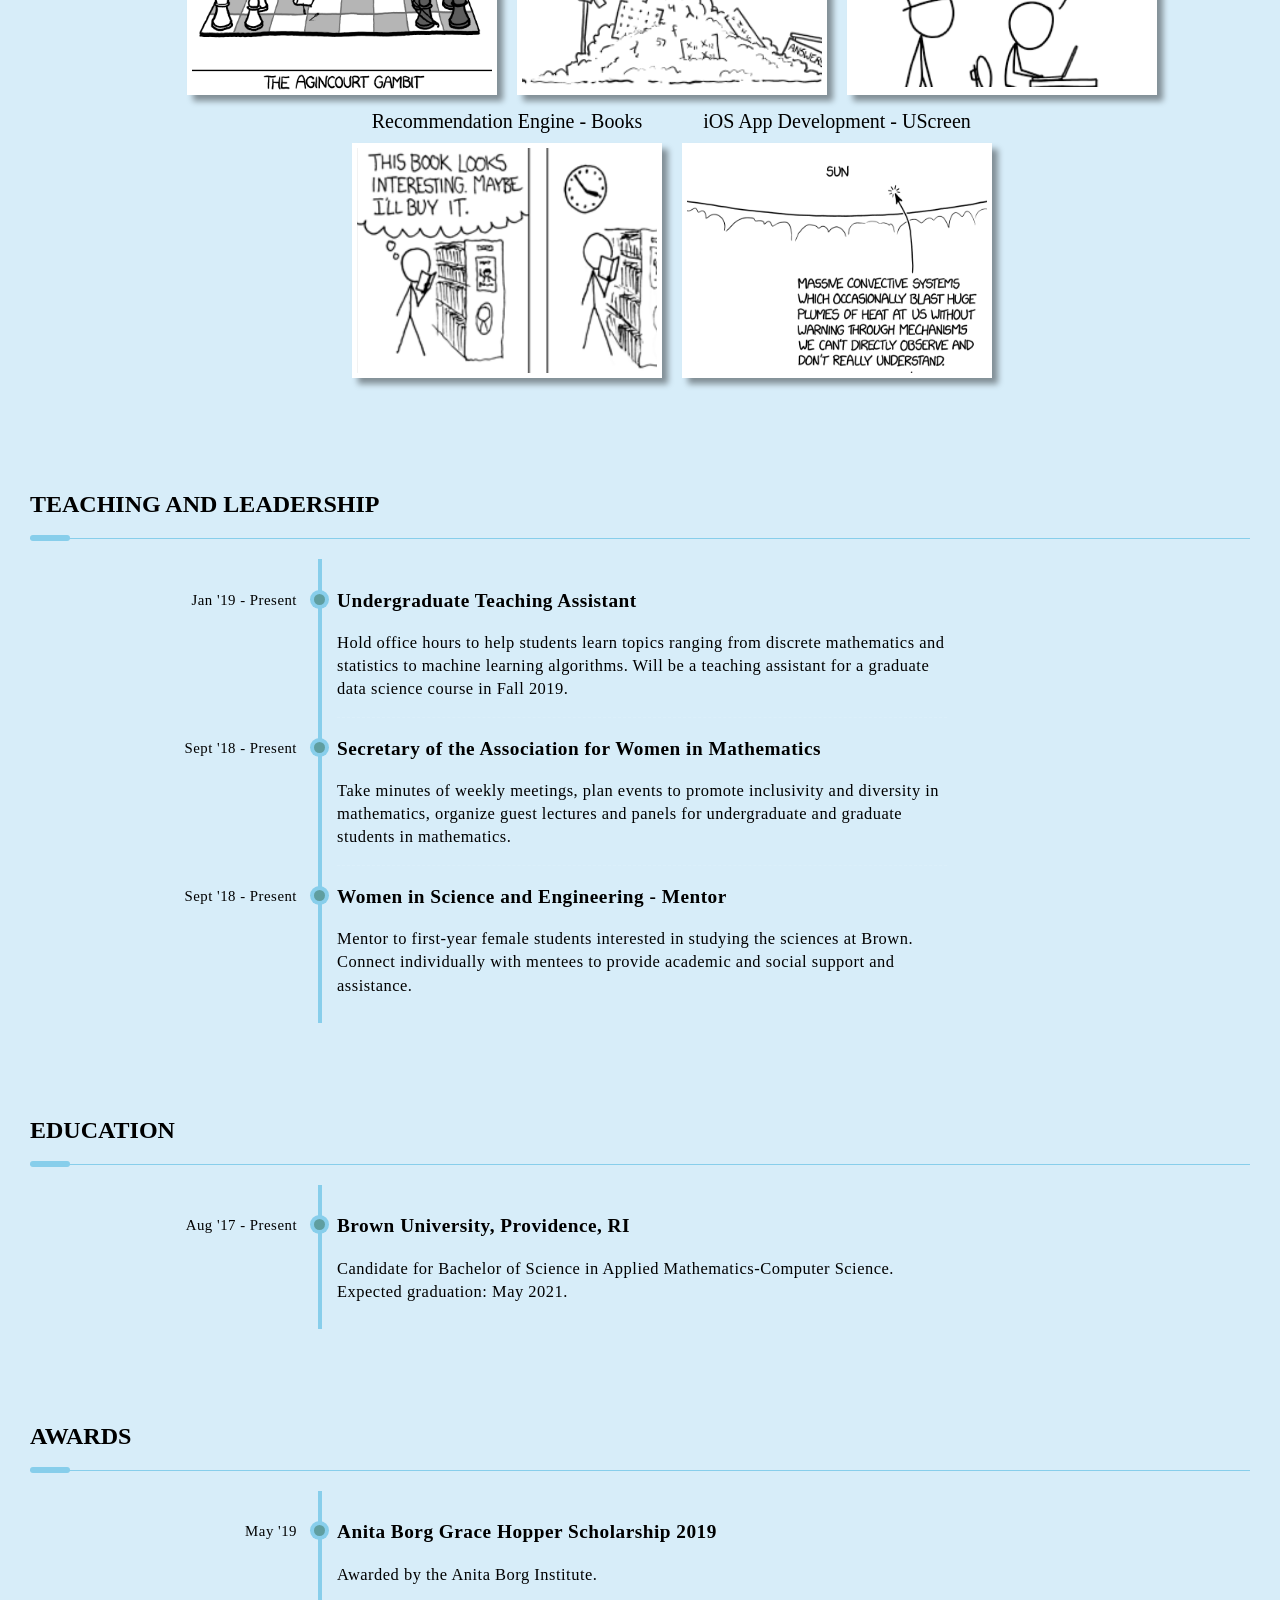
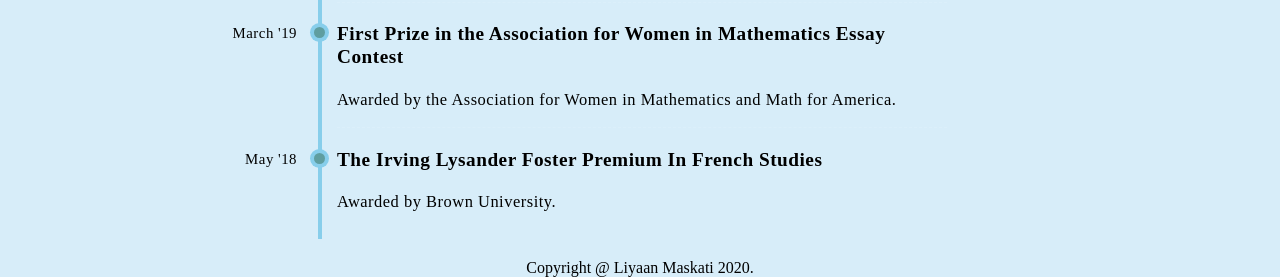
==== commit b454d0ea: "Update index.html" ====
--- a/index.html
+++ b/index.html
@@ -85,7 +85,7 @@
       
       <li class="event" data-date="May '20 - Present">
         <h3>Undergraduate Researcher - Brown University, Providence, RI</h3>
-        <p>PosInvestigating robust measures for detecting anomalous nights of sleep from sleep tracking data under Professor Jeff Huang.</p>
+        <p>Investigating robust measures for detecting anomalous nights of sleep from sleep tracking data under Professor Jeff Huang. Check out our research on <a href="https://jeffhuang.com/covid_sleep/"><b>sleep behaviour changes during the COVID-19 pandemic!</b></a>/</p>
       </li>
       
       <li class="event" data-date="June '20 - Present">
@@ -105,14 +105,11 @@
       </li>
       <li class="event" data-date="Dec '18 - Jan '19">
         <h3>Web Developer Intern - Uplift (Remote)</h3>
-        <p>Worked on the front end to update and implement new changes to Uplift’s websites using technologies such as HTML, CSS, Javascript, jQuery, Git. Assisted in documenting features and proposing additional updates for applications and projects.  -</p>
+        <p>Worked on the front end to update and implement new changes to Uplift’s websites using technologies such as HTML, CSS, Javascript, jQuery, Git. Assisted in documenting features and proposing additional updates for applications and projects. </p>
       </li>
       <li class="event" data-date="May '18 - July '18">
         <h3>Undergraduate Research Assistant</h3>
-        <p>Worked with Professor Brenda Rubenstein on research in quantum mechanics and quantum statistics. Studied  - superfluidity in quantum liquids and used Path Integral Monte Carlo molecular simulations to investigate if Hydrogen  - exhibits superfluidity.</p>
+        <p>Worked with Professor Brenda Rubenstein on research in quantum mechanics and quantum statistics. Studied superfluidity in quantum liquids and used Path Integral Monte Carlo molecular simulations to investigate if Hydrogen exhibits superfluidity.</p>
       </li>
       
     </ul>
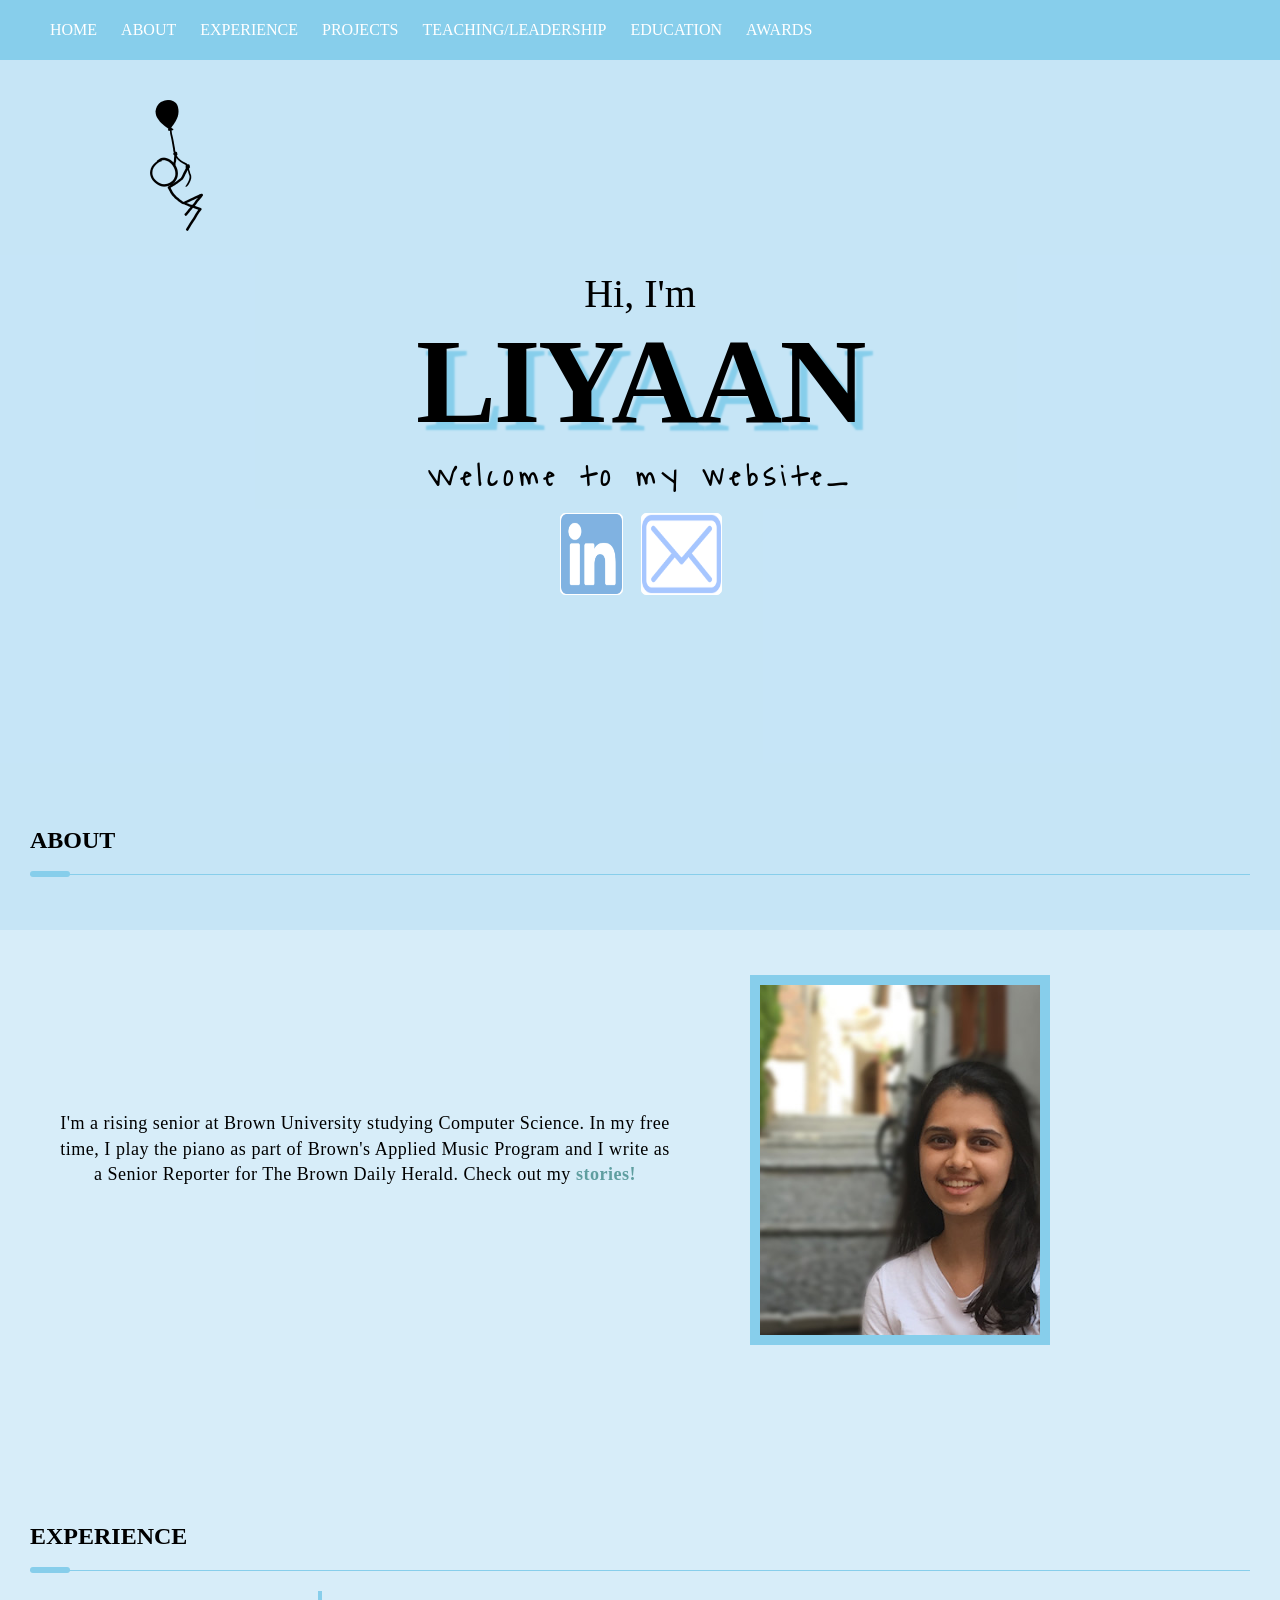
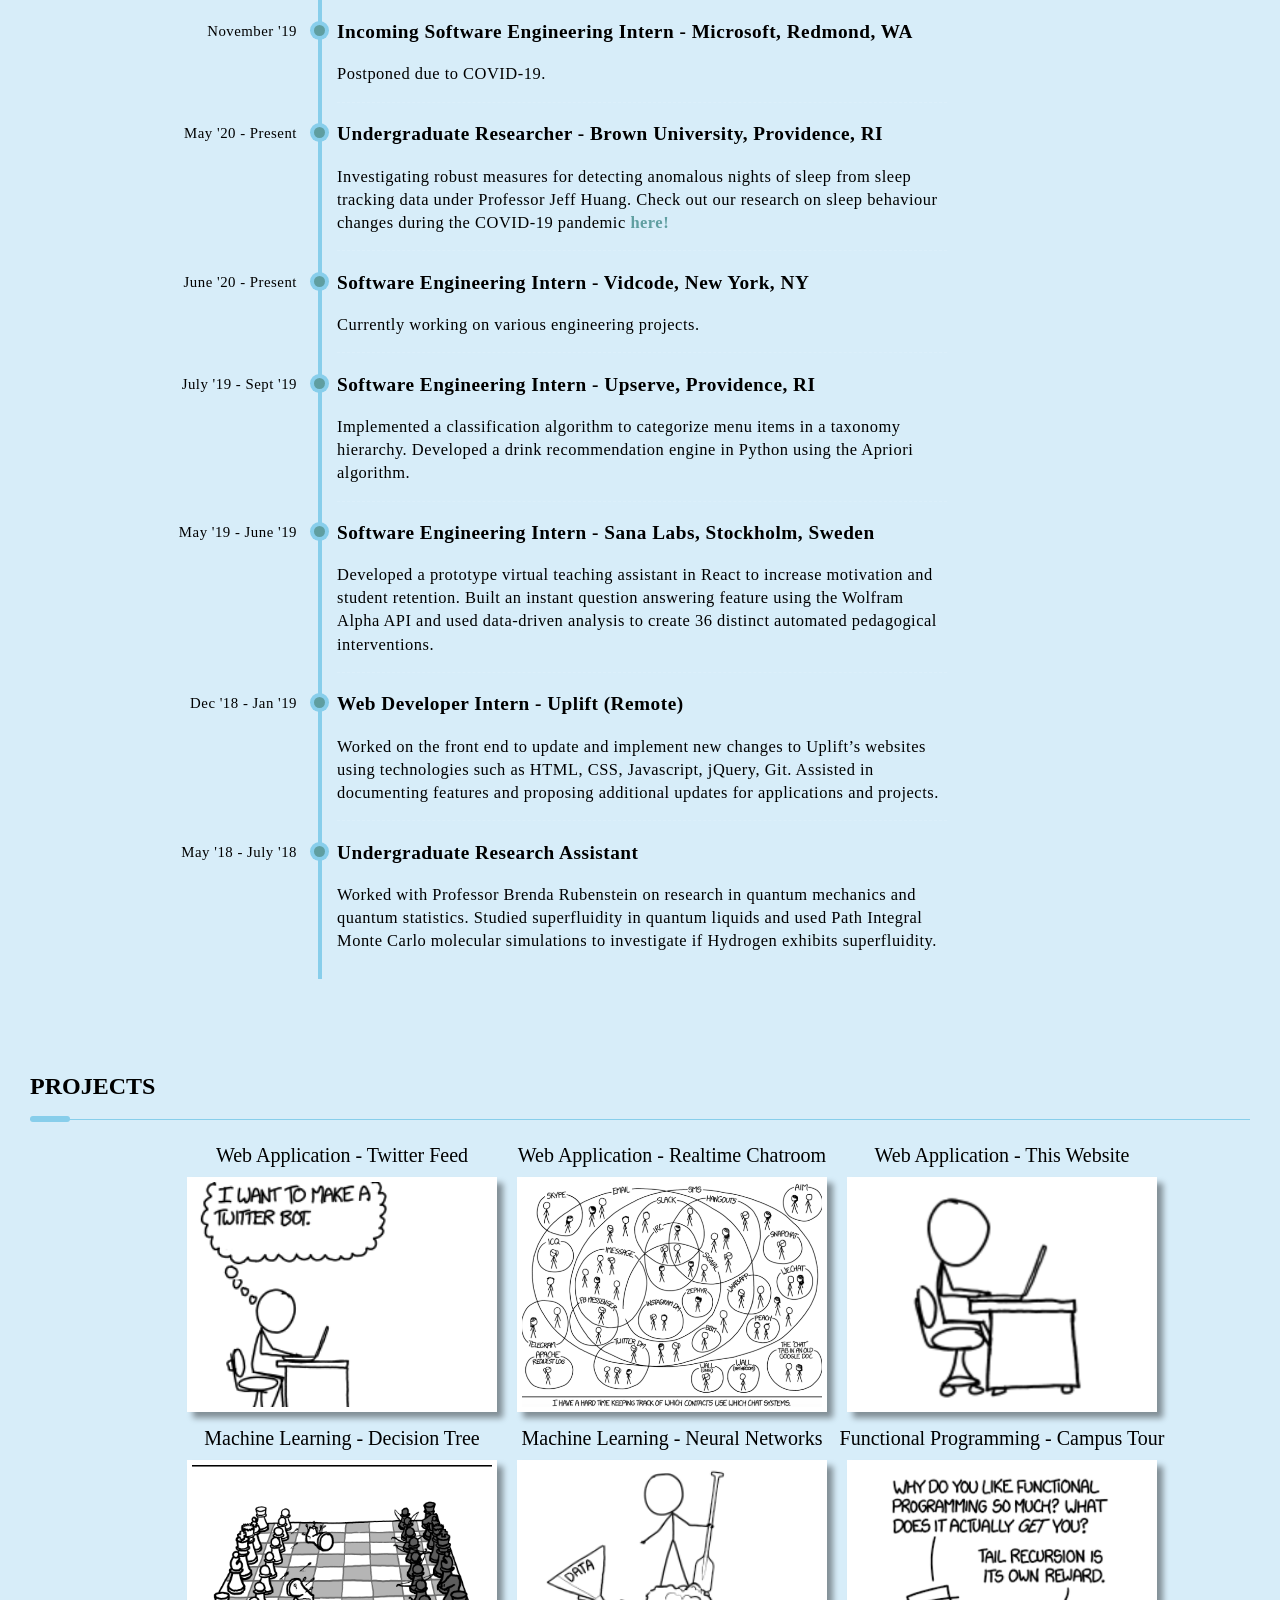
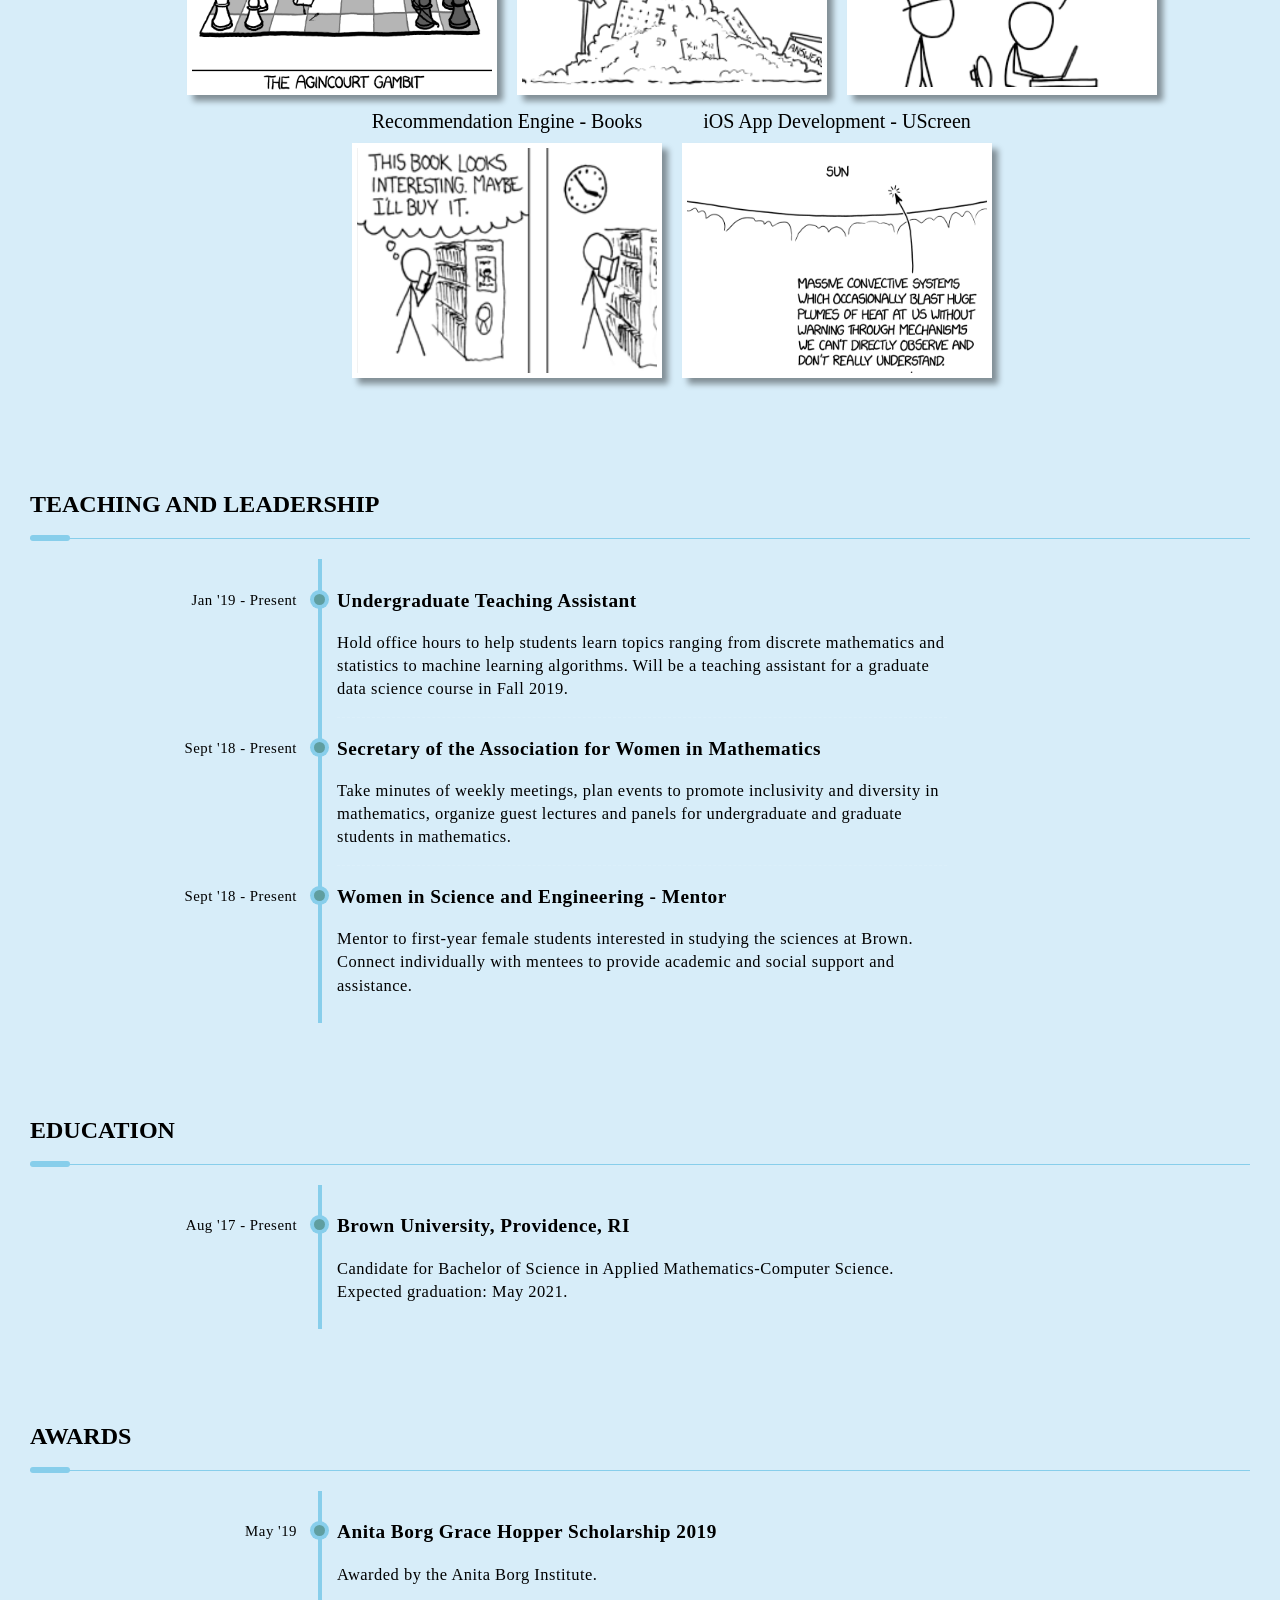
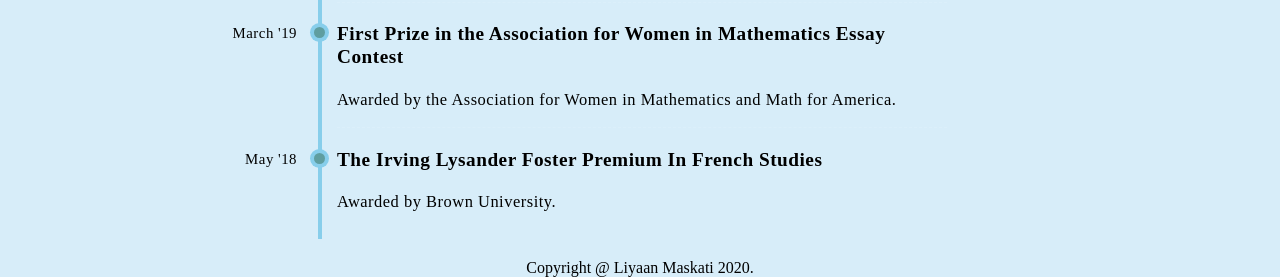
==== commit b375e520: "Update index.html" ====
--- a/index.html
+++ b/index.html
@@ -85,7 +85,7 @@
       
       <li class="event" data-date="May '20 - Present">
         <h3>Undergraduate Researcher - Brown University, Providence, RI</h3>
-        <p>Investigating robust measures for detecting anomalous nights of sleep from sleep tracking data under Professor Jeff Huang. Check out our research on <a href="https://jeffhuang.com/covid_sleep/"><b>sleep behaviour changes during the COVID-19 pandemic!</b></a>/</p>
+        <p>Investigating robust measures for detecting anomalous nights of sleep from sleep tracking data under Professor Jeff Huang. Check out our research on sleep behaviour changes during the COVID-19 pandemic <a href="https://jeffhuang.com/covid_sleep/"><b>here!</b></a></p>
       </li>
       
       <li class="event" data-date="June '20 - Present">
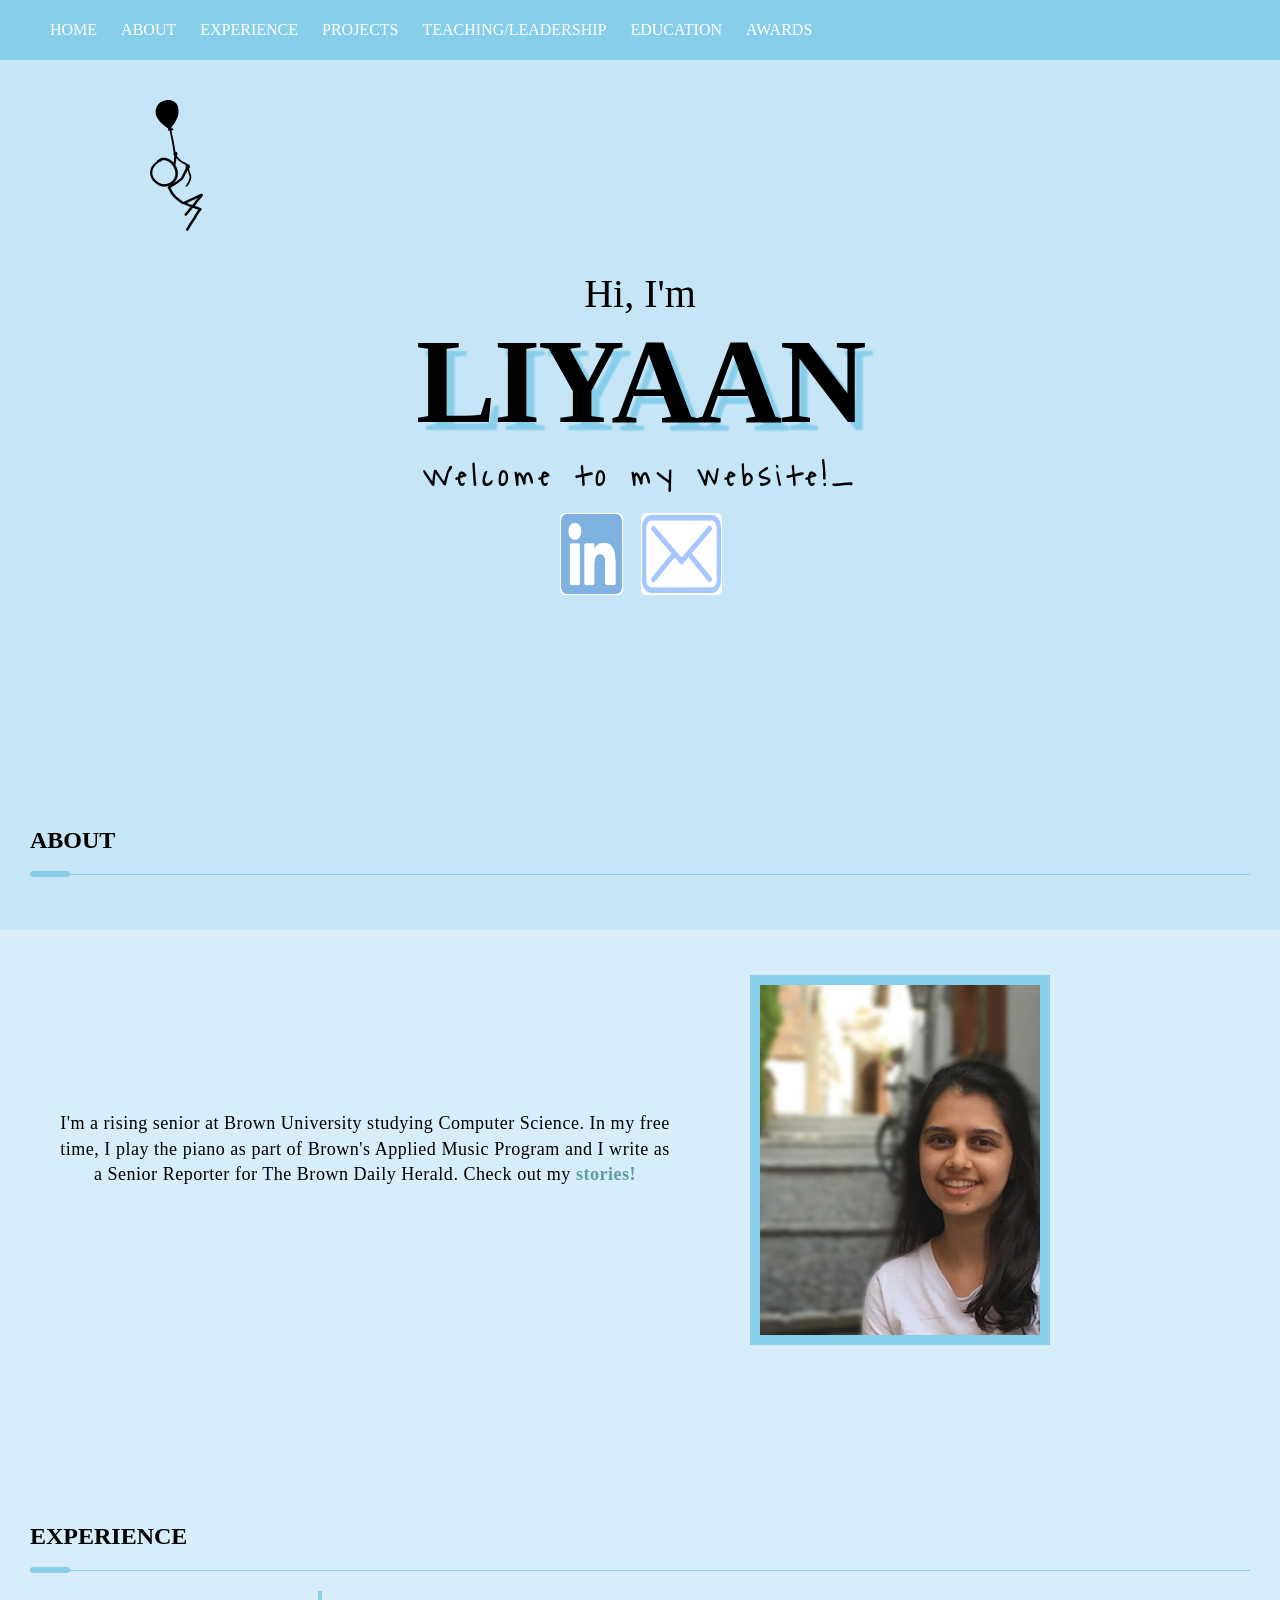
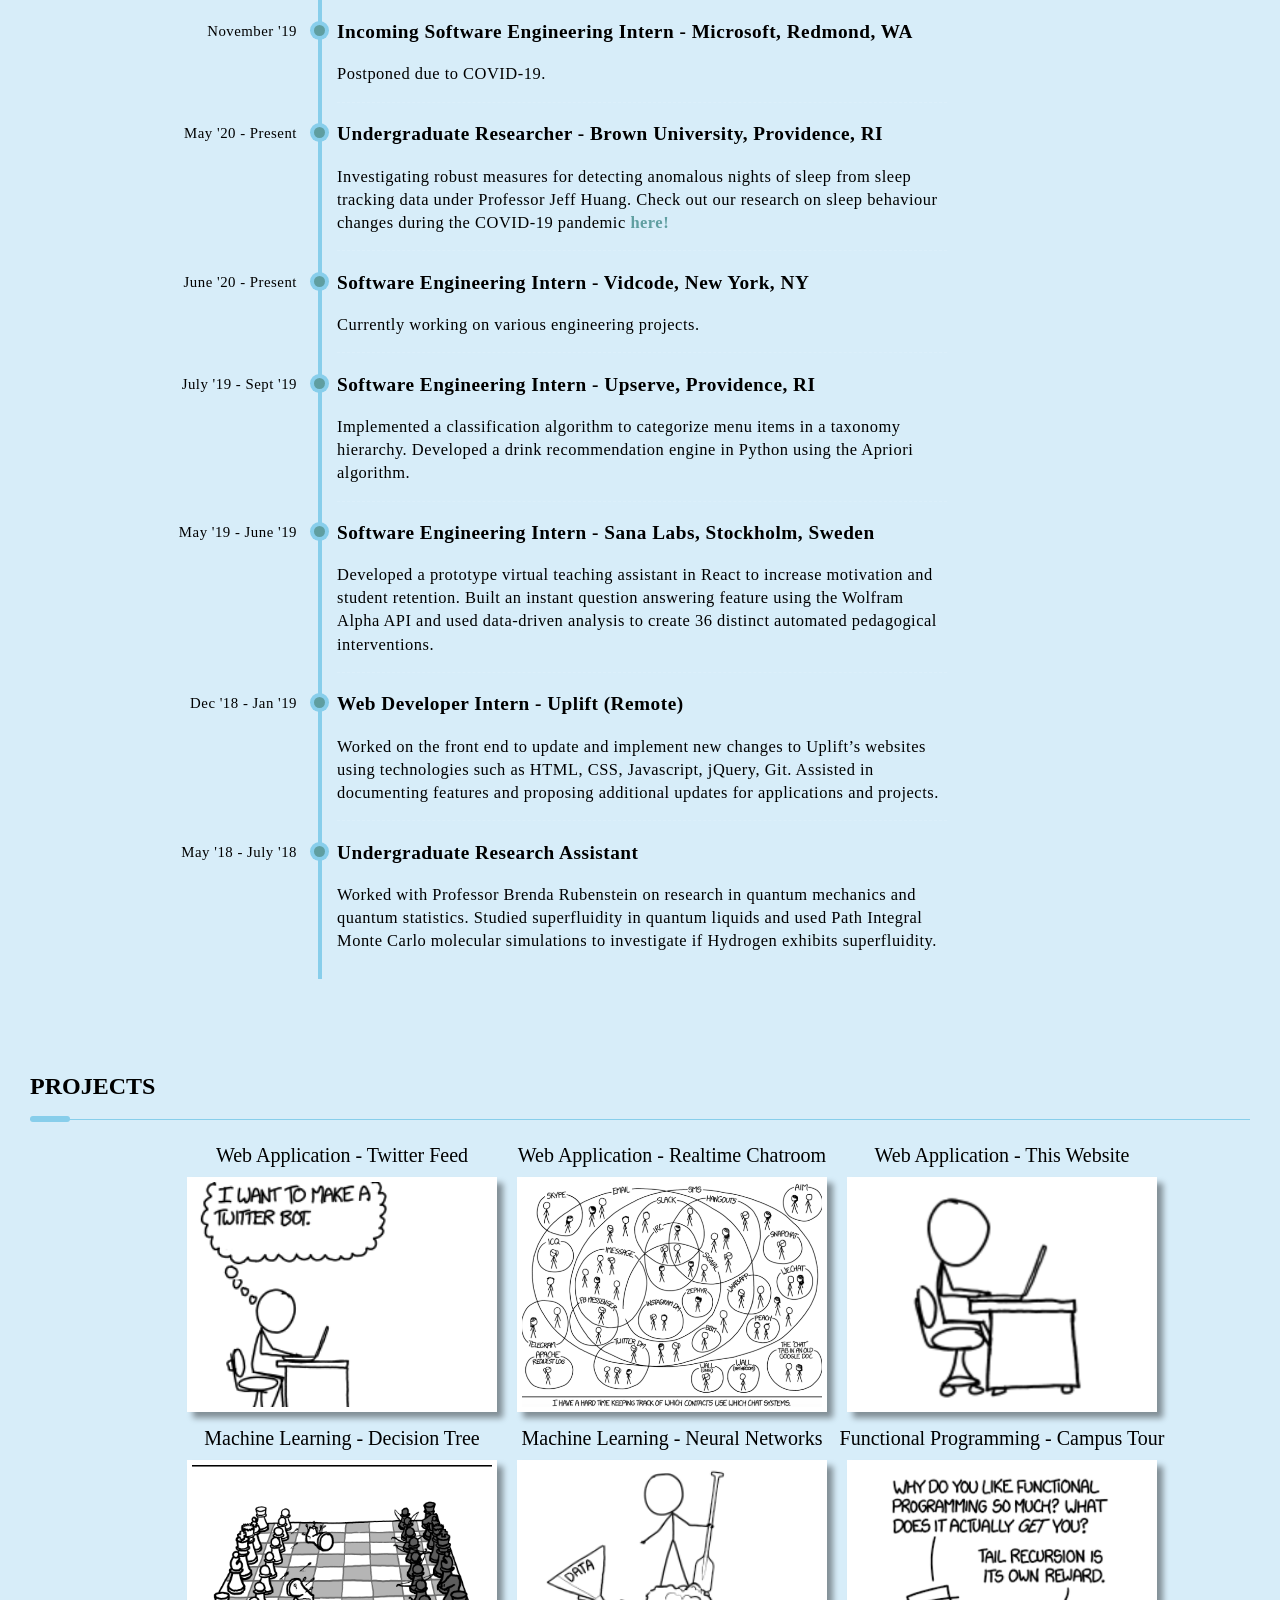
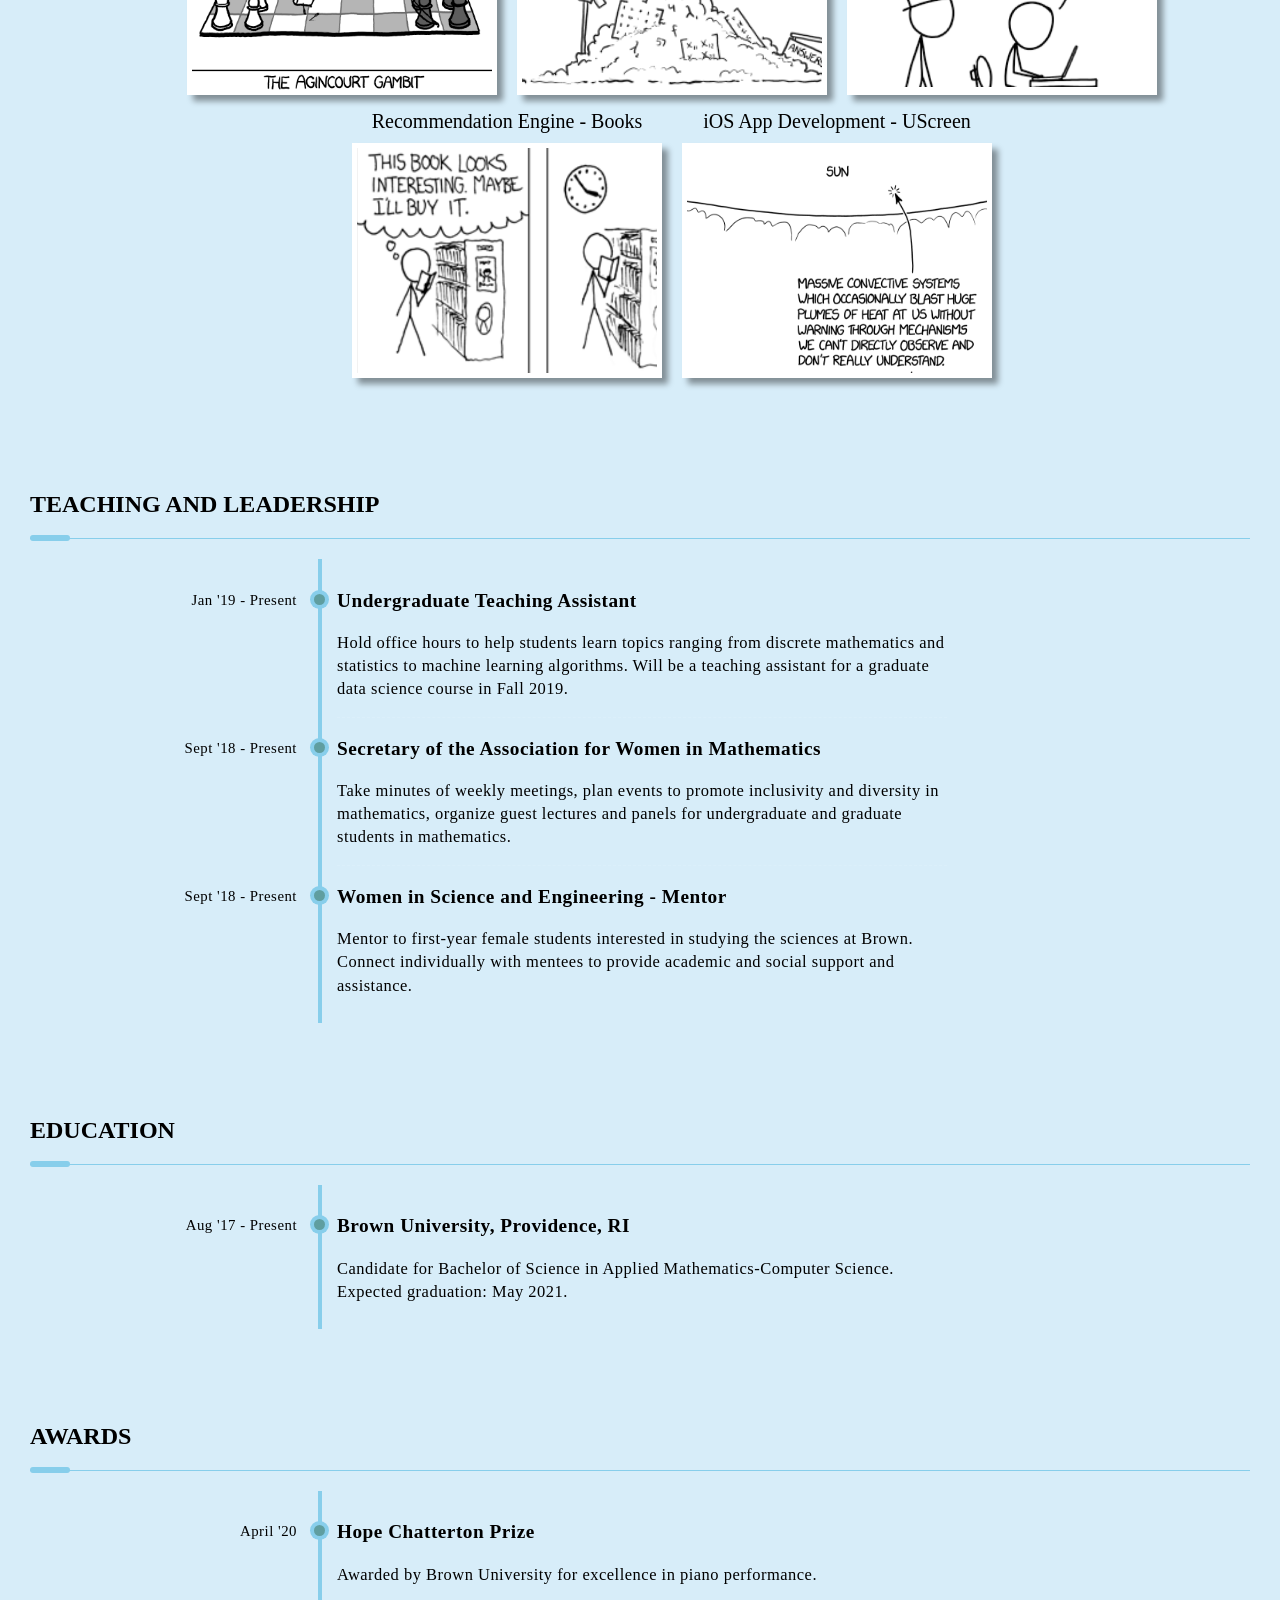
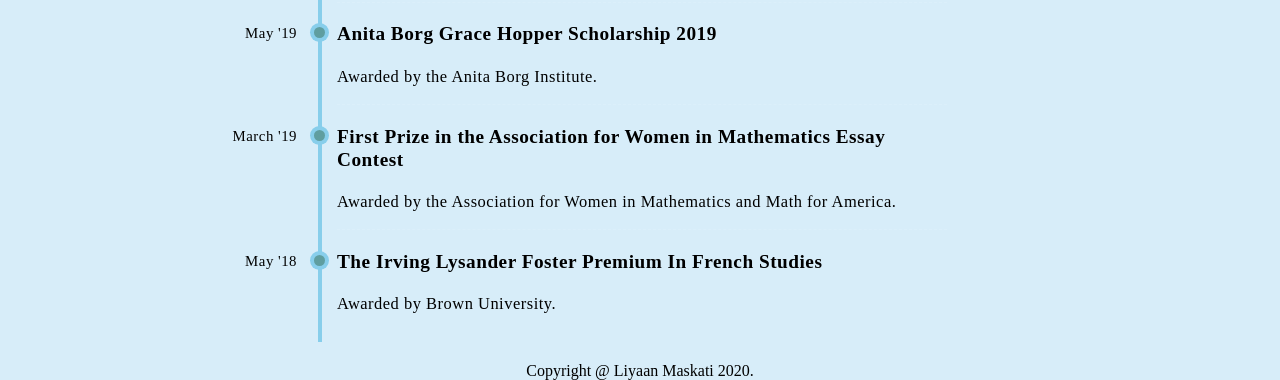
==== commit 804fc097: "Update index.html" ====
--- a/index.html
+++ b/index.html
@@ -247,10 +247,14 @@
   <br>
   <br>
   <br>
-
+ 
     <h2>AWARDS</h2>
     <div class="line"></div>
     <ul class="timeline">
+      <li class="event" data-date="April '20">
+        <h3>Hope Chatterton Prize</h3>
+        <p>Awarded by Brown University for excellence in piano performance.</p>
+      </li>
       <li class="event" data-date="May '19">
         <h3>Anita Borg Grace Hopper Scholarship 2019</h3>
         <p>Awarded by the Anita Borg Institute.</p>
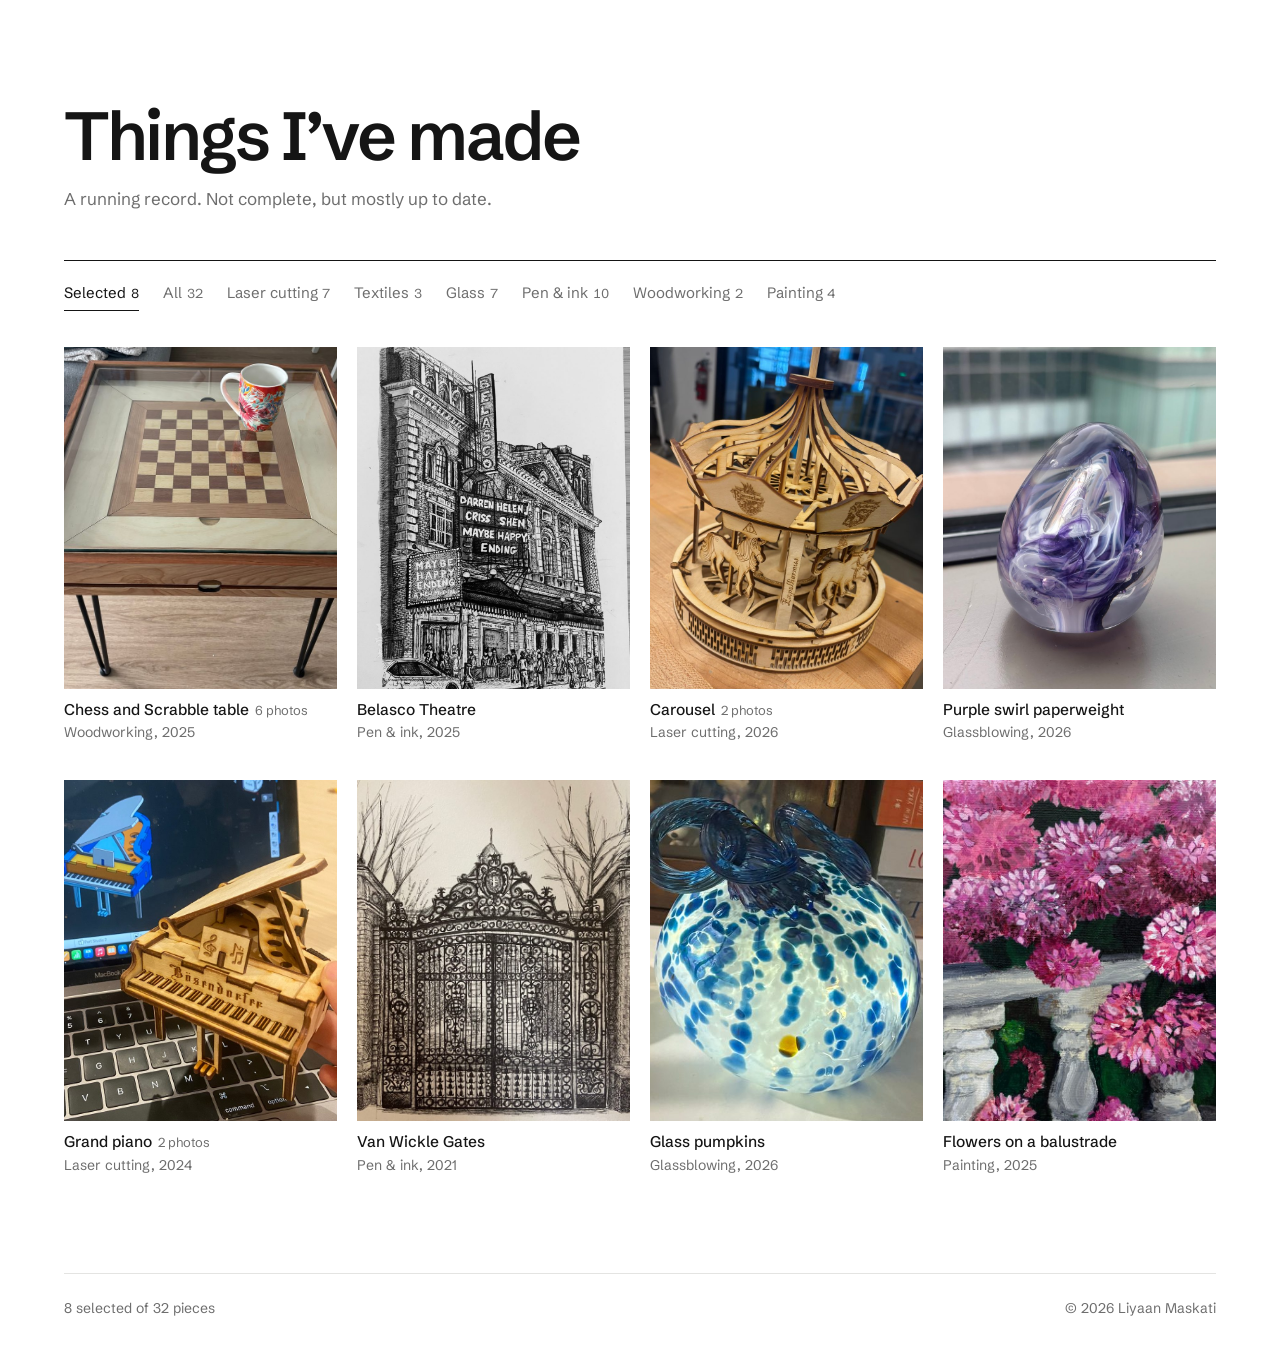
==== commit e893fbf2: "Publish portfolio site Co-Authored-By: Claude Opus 5.5 <noreply@anthropic.com> Claude-Session: https" ====
--- a/index.html
+++ b/index.html
@@ -1,279 +1,584 @@
 <!DOCTYPE html>
-
-<html>
+<html lang="en">
 <head>
-  <title>Liyaan Maskati</title>
-<link rel="stylesheet" type="text/css" href="style.css">
-<link rel="stylesheet" href="https://cdnjs.cloudflare.com/ajax/libs/font-awesome/4.7.0/css/font-awesome.min.css">
-<link href="https://fonts.googleapis.com/css?family=Waiting+for+the+Sunrise" rel="stylesheet" type="text/css"/>
+<meta charset="utf-8">
+<meta name="viewport" content="width=device-width, initial-scale=1, viewport-fit=cover">
+<meta name="claude:viewport-fit-sides" content="cover">
+<title>Things I’ve made</title>
+<meta name="description" content="A running record of things I’ve made: drawings, paintings, glass, laser-cut wood and textiles.">
+<link rel="preconnect" href="https://fonts.googleapis.com">
+<link rel="preconnect" href="https://fonts.gstatic.com" crossorigin>
+<link href="https://fonts.googleapis.com/css2?family=Schibsted+Grotesk:wght@400;500;600&display=swap" rel="stylesheet">
+<style>
+/* VOICE everyday: a maker's portfolio, quiet so the work leads
+   IDEA a gallery wall and its catalogue: equal frames, small labels, a viewer for each piece
+   PICTURE the work itself, as a grid of equal tiles filling the first screen
+   COLOUR white wall, near-black ink, warm grey mat behind each photo; charcoal at night
+   TYPE Schibsted Grotesk for everything, weight does the work
+   LAYOUT title left with the collection's figures on the right, filters under a rule, then the grid; phone stacks */
+:root{color-scheme:light dark;--bg:light-dark(#ffffff,#121212);--ink:light-dark(#151515,#ececec);--muted:light-dark(#6e6e6e,#9b9b9b);--line:light-dark(#e4e4e2,#2a2a2a);--mat:light-dark(#f2f1ee,#1c1c1c);--focus:light-dark(#1d4ed8,#8ab4ff);--font:"Schibsted Grotesk",system-ui,-apple-system,"Segoe UI",Helvetica,Arial,sans-serif}
+:root[data-theme=light]{color-scheme:light}
+:root[data-theme=dark]{color-scheme:dark}
+*,*::before,*::after{box-sizing:border-box;min-width:0}
+html{scroll-padding-top:env(safe-area-inset-top,0px)}
+body{margin:0;background:var(--bg);color:var(--ink);font:16px/1.55 var(--font);-webkit-font-smoothing:antialiased;overflow-x:clip}
+:focus-visible{outline:2px solid var(--focus);outline-offset:3px}
+button{font:inherit;color:inherit}
+.wrap{max-width:1320px;margin:0 auto;padding-left:max(5vw,16px,env(safe-area-inset-left,0px));padding-right:max(5vw,16px,env(safe-area-inset-right,0px))}
+
+header.site{padding-block:clamp(48px,8vw,104px) clamp(28px,4vw,48px)}
+header.site h1{margin:0;font-weight:600;font-size:clamp(2.5rem,6vw,4.25rem);line-height:1.02;letter-spacing:-.035em}
+header.site p{margin:.9rem 0 0;max-width:46ch;color:var(--muted);font-size:1.0625rem}
+
+.filters{display:flex;flex-wrap:wrap;gap:.25rem 1.5rem;border-top:1px solid var(--ink);padding-block:.9rem 2.25rem}
+.filters button{background:none;border:0;padding:.35rem 0;cursor:pointer;color:var(--muted);font-size:.9375rem;border-bottom:1.5px solid transparent}
+.filters button span{font-size:.8125rem;margin-left:.3rem;font-variant-numeric:tabular-nums}
+.filters button:hover{color:var(--ink)}
+.filters button[aria-pressed="true"]{color:var(--ink);border-bottom-color:var(--ink)}
+
+.grid{display:grid;grid-template-columns:repeat(auto-fill,minmax(min(100%,250px),1fr));gap:2.25rem 1.25rem;padding-bottom:6rem}
+@media(max-width:560px){.grid{grid-template-columns:repeat(2,minmax(0,1fr));gap:1.75rem .75rem}}
+.tile{display:block;width:100%;padding:0;border:0;background:none;text-align:left;cursor:pointer}
+.tile[hidden]{display:none}
+.tile .art{display:block;aspect-ratio:4/5;background:var(--mat);overflow:hidden}
+.tile .art img{display:block;width:100%;height:100%;object-fit:cover;transition:transform .5s ease,opacity .3s}
+.tile:hover .art img{transform:scale(1.03)}
+.tile .title{display:block;margin-top:.7rem;font-weight:500;font-size:.96875rem;line-height:1.3}
+.tile .sub{display:block;margin-top:.15rem;color:var(--muted);font-size:.875rem}
+.tile .more{color:var(--muted);font-size:.8125rem;margin-left:.35rem;font-weight:400}
+
+footer.site{display:flex;flex-wrap:wrap;justify-content:space-between;gap:.5rem 2rem;border-top:1px solid var(--line);padding-block:1.5rem 3rem;color:var(--muted);font-size:.875rem}
+
+dialog{width:min(1240px,calc(100vw - 2rem));height:min(880px,calc(100dvh - 2rem));max-width:none;max-height:none;padding:0;border:0;background:var(--bg);color:var(--ink);overflow:hidden;opacity:0;transition:opacity .2s ease}
+dialog[open]{opacity:1}
+dialog::backdrop{background:rgba(8,8,8,.72)}
+@starting-style{dialog[open]{opacity:0}}
+.viewer{display:grid;grid-template-columns:minmax(0,1fr) 360px;height:100%}
+.stage{display:flex;flex-direction:column;background:var(--mat);min-height:0}
+.d-main{flex:1;display:flex;align-items:center;justify-content:center;padding:clamp(12px,3vw,40px);min-height:0}
+.d-main img{display:block;max-width:100%;max-height:100%;width:auto;height:auto;object-fit:contain}
+.d-thumbs{display:flex;gap:.5rem;padding:0 1rem 1rem;justify-content:center;overflow-x:auto}
+.d-thumbs:empty{display:none}
+.d-thumbs button{flex:0 0 auto;padding:0;cursor:pointer;background:none;border:0;opacity:.55;outline-offset:2px}
+.d-thumbs button[aria-current="true"]{opacity:1;box-shadow:0 0 0 1.5px var(--ink)}
+.d-thumbs img{display:block;width:56px;height:56px;object-fit:cover}
+.panel{display:flex;flex-direction:column;padding:1.25rem 1.75rem 1.5rem;overflow-y:auto;border-left:1px solid var(--line)}
+.panel-top{display:flex;justify-content:space-between;align-items:center;color:var(--muted);font-size:.875rem;font-variant-numeric:tabular-nums}
+.icon-btn{background:none;border:1px solid var(--line);width:40px;height:40px;display:grid;place-items:center;cursor:pointer;color:var(--ink)}
+.icon-btn:hover{border-color:var(--ink)}
+.icon-btn svg{width:18px;height:18px;stroke:currentColor;fill:none;stroke-width:1.6}
+.panel h2{margin:2.25rem 0 0;font-weight:600;font-size:1.875rem;line-height:1.1;letter-spacing:-.025em}
+.panel .blurb{margin:1rem 0 0}
+.panel dl{margin:1.75rem 0 0;display:grid;grid-template-columns:6rem minmax(0,1fr);border-top:1px solid var(--line);font-size:.9375rem}
+.panel dt,.panel dd{margin:0;padding:.6rem 0;border-bottom:1px solid var(--line)}
+.panel dt{color:var(--muted)}
+.panel .notes{margin:1.5rem 0 0;color:var(--muted);font-size:.9375rem}
+.pager{display:flex;gap:.5rem;margin-top:auto;padding-top:2rem}
+@media(max-width:820px){
+  dialog{width:100vw;height:100dvh}
+  .viewer{grid-template-columns:minmax(0,1fr);grid-template-rows:auto auto;height:auto}
+  dialog{overflow-y:auto}
+  .stage{height:62dvh}
+  .panel{border-left:0;padding:1.25rem max(5vw,16px) calc(1.5rem + env(safe-area-inset-bottom,0px));overflow:visible}
+  .panel-top{position:absolute;top:calc(.75rem + env(safe-area-inset-top,0px));right:.75rem;left:.75rem}
+  .panel-top .count{background:var(--bg);padding:.2rem .55rem}
+  .icon-btn.close{background:var(--bg)}
+  .panel h2{margin-top:0;font-size:1.5rem}
+}
+@media(prefers-reduced-motion:reduce){dialog,.tile .art img{transition:none}.tile:hover .art img{transform:none}}
+</style>
 </head>
-
 <body>
 
-
-
-<nav id="topNav">
-    <ul>
-      <li><a href="index.html#Home">Home</a></li>
-      <li><a href="index.html#About">About</a></li>
-      <li><a href="index.html#Experience">Experience</a></li>
-      <li><a href="index.html#Projects">Projects</a></li>
-      <li><a href="index.html#Teaching">Teaching/Leadership</a></li>
-      <li><a href="index.html#Education">Education</a></li>
-      <li><a href="index.html#Awards">Awards</a></li>
-    </ul>
-</nav>
-
-
-<div class="wrapper">
-  <header class="masthead" id="Home">
-<img src="img/balloon_float.png" id="float">
-
-  <p class="masthead-intro">Hi, I'm</p>
-  <h1 class="masthead-heading">Liyaan</h1>
-  <div id="typedtext"><script type="text/javascript" src="web.js"></script></div>
-  
-
-  <div class="contact">
-    <div class="mybox">
-    <a href="https://www.linkedin.com/in/liyaan-maskati-8b8570169/"><img src="img/linkedin.png"></a>
-    <a href="mailto:liyaan_maskati@brown.edu"><img src="img/mailto.png"></a>
-  </div>
-  </div>    
-     
-
+<div class="wrap">
+  <header class="site">
+    <div>
+      <h1>Things I’ve made</h1>
+      <p>A running record. Not complete, but mostly up to date.</p>
+    </div>
   </header>
 
-
-  <div id="About"></div>
-  <br>
-  <br>
-  <br>
-  <h2>ABOUT</h2>
-
-    <div class="line"></div>
-
-    <div class="container">
-    <div class="intro">
-      <span>I'm a rising senior at Brown University studying Computer Science. In my free time, I play the piano as part of Brown's Applied Music Program and I write as a Senior Reporter for The Brown Daily Herald. Check out my <a href="http://www.browndailyherald.com/author/liyaan-maskati/"><b>stories!</b></a> 
-  </span>
-
-</br>
-
-  </div>
-
-
-<div class="pic">
-    <img src="img/me.jpg" alt="Girl in a jacket">
-
-  </div>
+  <nav class="filters" id="filters" aria-label="Filter by medium"></nav>
+
+  <main class="grid" id="grid"></main>
+
+  <footer class="site">
+    <span id="count"></span>
+    <span id="copy"></span>
+  </footer>
 </div>
-  
-
-  <div id="Experience"></div>
-  <br>
-  <br>
-  <br>
-
-    <h2>EXPERIENCE</h2>
-    <div class="line"></div>
-    <ul class="timeline">
-      <li class="event" data-date="November '19">
-        <h3>Incoming Software Engineering Intern - Microsoft, Redmond, WA</h3>
-        <p>Postponed due to COVID-19.</p>
-      </li>
-      
-      <li class="event" data-date="May '20 - Present">
-        <h3>Undergraduate Researcher - Brown University, Providence, RI</h3>
-        <p>Investigating robust measures for detecting anomalous nights of sleep from sleep tracking data under Professor Jeff Huang. Check out our research on sleep behaviour changes during the COVID-19 pandemic <a href="https://jeffhuang.com/covid_sleep/"><b>here!</b></a></p>
-      </li>
-      
-      <li class="event" data-date="June '20 - Present">
-        <h3>Software Engineering Intern - Vidcode, New York, NY</h3>
-        <p>Currently working on various engineering projects.</p>
-      </li>
-      
-      <li class="event" data-date="July '19 - Sept '19">
-        <h3>Software Engineering Intern - Upserve, Providence, RI</h3>
-        <p>Implemented a classification algorithm to categorize menu items in a taxonomy hierarchy. Developed a drink recommendation engine in Python using the Apriori algorithm.
-    </p>
-        
-      </li>
-      <li class="event" data-date="May '19 - June '19">
-        <h3>Software Engineering Intern - Sana Labs, Stockholm, Sweden</h3>
-        <p>Developed a prototype virtual teaching assistant in React to increase motivation and student retention. Built an instant question answering feature using the Wolfram Alpha API and used data-driven analysis to create 36 distinct automated pedagogical interventions. </p>
-      </li>
-      <li class="event" data-date="Dec '18 - Jan '19">
-        <h3>Web Developer Intern - Uplift (Remote)</h3>
-        <p>Worked on the front end to update and implement new changes to Uplift’s websites using technologies such as HTML, CSS, Javascript, jQuery, Git. Assisted in documenting features and proposing additional updates for applications and projects. </p>
-      </li>
-      <li class="event" data-date="May '18 - July '18">
-        <h3>Undergraduate Research Assistant</h3>
-        <p>Worked with Professor Brenda Rubenstein on research in quantum mechanics and quantum statistics. Studied superfluidity in quantum liquids and used Path Integral Monte Carlo molecular simulations to investigate if Hydrogen exhibits superfluidity.</p>
-      </li>
-      
-    </ul>
-  
-   <div id="Projects"></div>
-  <br>
-  <br>
-  <br>
-
-  <h2>PROJECTS</h2>
-  <div class="line"></div>
-
-  <div>
-    <div class="content">
-      <div class="app-block center clickable">
-
-  
-          <div class="group">
-          <div>Web Application - Twitter Feed</div>
-          <div class="app" style="background: url(img/twitter_bot.png) center; background-size: cover;">
-          <span class="title"><span>Used React to create a user interface which displays recent Tweets on specific topic. Users can stop and restart the feed. Tweets are displayed in chronological order with most recent tweets at the top.</span>
-          </span>
-          </div>
-         </div>
-        
-        <div class="group">
-          <div>Web Application - Realtime Chatroom</div>
-          <div class="app" style="background: url(img/chatty.png) center; background-size: cover;">
-          <span class="title"><span>Developed a realtime chatroom in NodeJS with a MongoDB backend. Users can post and receive messages and live typing notifications. Messages are censored for abusive language using the profanity-censor npm module.</span>
-          </span>
-          </div>
-         </div>
-        
-        <div class="group">
-          <div>Web Application - This Website</div>
-          <div class="app" style="background: url(img/designer.png) center; background-size: cover;">
-          <span class="title"><span>I coded this website using HTML, CSS and Javascript. The comics in this section are from XKCD.</span>
-          </span>
-          </div>
-         </div>
-        
-        <div class="group">
-          <div>Machine Learning - Decision Tree</div>
-          <div class="app" style="background: url(img/knights.png) center; background-size: cover;">
-          <span class="title"><span>Implemented a decision tree model in python to predict the outcome of a chess game. Trained the model on the chess.csv dataset, which contains 36 features, representing the current state of the chess board.
-            </span>
-       
-          </span>
-            
-          </div>
-        </div>
-
-         <div class="group">
-          <div>Machine Learning - Neural Networks</div>
-          <div class="app" style="background: url(img/ml.png) center; background-size: cover;">
-          <span class="title"><span>Implemented a feed forward neural network from scratch in Python, using stochastic gradient descent. Trained the neural network to predict the quality of wine, using the UCI Wine Dataset.</span>
-          </span>
-          </div>
-         </div>
-            
-        
-         
-        
-          <div class="group">
-          <div>Functional Programming - Campus Tour</div>
-          <div class="app" style="background: url(img/functional.png) center; background-size: cover;">
-          <span class="title"><span>Designed a program that calculates the optimal path to take from one location on Brown's campus to another, based on a set of locations. Utilized graphical coordinates and Dijkstra’s Algorithm to implement an efficient algorithm.</span>
-          </span>
-          </div>
-        </div>
-
-
-         <div class="group">
-          <div>Recommendation Engine - Books</div>
-          <div class="app" style="background: url(img/book.png) center; background-size: cover;">
-          <span class="title"><span>Developed a program in Pyret that analyzes a list of files to give users a recommendation of both singular books and pairs of books based on the frequency of books appearing in conjunction.</span>
-          </span>
-          </div>
-         </div>
-        
-        <div class="group">
-          <div>iOS App Development - UScreen</div>
-          <div class="app" style="background: url(img/sun.png) center; background-size: cover;">
-          <span class="title"><span>Worked on iOS application for UScreen, a Brown University student startup. Developed augmented reality interface using ARKit to display areas of a user’s face most sensitive to the sun. Notify user to apply sunscreen based on current UV index.</span>
-          </span>
-          </div>
-         </div>
-        
-        
+
+<dialog id="dlg" aria-labelledby="d-title">
+  <div class="viewer">
+    <div class="stage">
+      <div class="d-main" id="d-main"></div>
+      <div class="d-thumbs" id="d-thumbs" role="group" aria-label="Photos"></div>
+    </div>
+    <div class="panel">
+      <div class="panel-top">
+        <span class="count" id="d-count"></span>
+        <button class="icon-btn close" id="close" type="button" aria-label="Close"><svg viewBox="0 0 24 24"><path d="M6 6l12 12M18 6L6 18"/></svg></button>
+      </div>
+      <h2 id="d-title"></h2>
+      <p class="blurb" id="d-blurb"></p>
+      <dl id="d-dl"></dl>
+      <p class="notes" id="d-notes"></p>
+      <div class="pager">
+        <button class="icon-btn" id="prev" type="button" aria-label="Previous piece"><svg viewBox="0 0 24 24"><path d="M15 5l-7 7 7 7"/></svg></button>
+        <button class="icon-btn" id="next" type="button" aria-label="Next piece"><svg viewBox="0 0 24 24"><path d="M9 5l7 7-7 7"/></svg></button>
       </div>
     </div>
-
-    
-
-    <div id="Teaching"></div>
-  <br>
-  <br>
-  <br>
-
-    <h2>TEACHING AND LEADERSHIP</h2>
-    <div class="line"></div>
-    <ul class="timeline">
-      <li class="event" data-date="Jan '19 - Present">
-        <h3>Undergraduate Teaching Assistant</h3>
-        <p>Hold office hours to help students learn topics ranging from discrete mathematics and statistics to machine learning algorithms. Will be a teaching assistant for a graduate data science course in Fall 2019.</p>
-      </li>
-      <li class="event" data-date="Sept '18 - Present">
-        <h3>Secretary of the Association for Women in Mathematics</h3>
-        <p>Take minutes of weekly meetings, plan events to promote inclusivity and diversity in mathematics, organize guest lectures and panels for undergraduate and graduate students in mathematics.</p>
-      </li>
-      <li class="event" data-date="Sept '18 - Present">
-        <h3>Women in Science and Engineering - Mentor</h3>
-        <p>Mentor to first-year female students interested in studying the sciences at Brown. Connect individually with mentees to provide academic and social support and assistance. -</p>
-      </li>
-      
-    </ul>
-
-    <div id="Education"></div>
-  <br>
-  <br>
-  <br>
-
-    <h2>EDUCATION</h2>
-    <div class="line"></div>
-    <ul class="timeline">
-      <li class="event" data-date="Aug '17 - Present">
-        <h3>Brown University, Providence, RI</h3>
-        <p>Candidate for Bachelor of Science in Applied Mathematics-Computer Science. Expected graduation: May 2021.</p>
-      </li>
-      
-    </ul>
-  
-  <div id="Awards"></div>
-  <br>
-  <br>
-  <br>
- 
-    <h2>AWARDS</h2>
-    <div class="line"></div>
-    <ul class="timeline">
-      <li class="event" data-date="April '20">
-        <h3>Hope Chatterton Prize</h3>
-        <p>Awarded by Brown University for excellence in piano performance.</p>
-      </li>
-      <li class="event" data-date="May '19">
-        <h3>Anita Borg Grace Hopper Scholarship 2019</h3>
-        <p>Awarded by the Anita Borg Institute.</p>
-      </li>
-      <li class="event" data-date="March '19">
-        <h3>First Prize in the Association for Women in Mathematics Essay Contest</h3>
-        <p>Awarded by the Association for Women in Mathematics and Math for America.</p>
-      </li>
-      <li class="event" data-date="May '18">
-        <h3>The Irving Lysander Foster Premium In French Studies</h3>
-        <p>Awarded by Brown University.</p>
-      </li>
-      
-    </ul>
-
-
   </div>
+</dialog>
+
+<script>
+/* ------------------------------------------------------------------
+   EDIT SITE_NAME AND THE PROJECTS ARRAY. Everything else renders from them.
+
+   Projects are shown newest year first; within a year, in the order listed here.
+
+   year:   optional. Projects without one go last.
+   images: list of photos, first one is the cover.
+           Either a path:            "img/lamp/lamp-1.jpg"
+           or with alt text:         { src: "img/lamp/lamp-2.jpg", alt: "Lamp switched on at night" }
+           Add pos to choose what the square-ish grid tile keeps when it crops the cover,
+           as a CSS position:        { src: "...", alt: "...", pos: "30% 50%" }
+           Make the files with scripts/process_photos.py from the photos in originals/: it writes
+           each photo plus a smaller "-sm" copy that the grid uses. The viewer shows photos uncropped.
+   technique: optional, e.g. "Flamework". Shown on the tile and in the viewer instead of the medium.
+   materials, tools, notes: optional.
+   slug:   optional. The link name, e.g. yoursite.com/#lamp. Defaults to the title.
+   ------------------------------------------------------------------ */
+const SITE_NAME = "Liyaan Maskati";
+
+/* The pieces shown first, under "Selected", in this order. Use each project's exact title. */
+const SELECTED = [
+  "Chess and Scrabble table",
+  "Belasco Theatre",
+  "Carousel",
+  "Purple swirl paperweight",
+  "Grand piano",
+  "Van Wickle Gates",
+  "Glass pumpkins",
+  "Flowers on a balustrade"
+];
+
+const PROJECTS = [
+  {
+    title: "Chess and Scrabble table",
+    media: ["Woodworking", "Laser cutting"],
+    year: 2025,
+    blurb: "A coffee table on black hairpin legs with a reversible game board set into the top: an inlaid chessboard on one side, and flipped over, a Scrabble board with laser-cut letter tiles. A glass pane sits in a slot in the frame to cover the board. Inspired by a Scrabble coffee table from Charles River Woodworks.",
+    images: [
+      { src: "img/woodwork/table_1.jpg", alt: "Wooden coffee table with an inlaid chessboard under glass and black hairpin legs" },
+      { src: "img/woodwork/table_2.jpg", alt: "The board flipped to its Scrabble side, a grid of laser-cut wooden letter tiles" },
+      { src: "img/woodwork/table_5_process.jpg", alt: "In progress: squares of different woods laid out against a quilting ruler" },
+      { src: "img/woodwork/table_4_process.jpg", alt: "In progress: milled boards with grooves cut along their length" },
+      { src: "img/woodwork/table_6_process.jpg", alt: "In progress: the plywood tray of the table, glued up in the workshop" },
+      { src: "img/woodwork/table_3_process.jpg", alt: "In progress: letter tiles being cut on a laser cutter" }
+    ]
+  },
+  {
+    title: "Rietveld crate chair (study)",
+    media: ["Woodworking"],
+    year: 2019,
+    blurb: "A copy of Gerrit Rietveld’s 1934 Crate chair, made for an architecture class: flat boards screwed together into a slatted seat, tall back and wide arms.",
+    images: [
+      { src: "img/woodwork/chair_2.jpg", alt: "Wooden crate-style armchair made of flat boards with a slatted seat and back" },
+      { src: "img/woodwork/chair_1.jpg", alt: "The crate chair from the side" }
+    ]
+  },
+  {
+    title: "Frogs, turtles and a ladybug",
+    media: ["Glass"],
+    technique: "Flamework",
+    year: 2025,
+    blurb: "Tiny flameworked creatures: three frogs perched on spotted mushrooms, a turtle with a pale shell, a red-shelled turtle and a ladybug.",
+    images: [{ src: "img/glass_blowing/animals.jpg", alt: "Small flameworked glass figures: three frogs on mushrooms, two turtles and a ladybug" }]
+  },
+  {
+    title: "Glass flowers",
+    media: ["Glass"],
+    technique: "Flamework",
+    year: 2025,
+    blurb: "Three flameworked flowers on long stems, in frosted pink, translucent blue and bright yellow.",
+    images: [{ src: "img/glass_blowing/flowers.jpg", alt: "Hand holding three glass flowers on stems: frosted pink, translucent blue and yellow" }]
+  },
+  {
+    title: "Patchwork tote bag",
+    media: ["Textiles"],
+    blurb: "A tote pieced from squares of blue, gold and green prints, with long fabric straps.",
+    images: [{ src: "img/textiles/tote2.jpg", alt: "Patchwork tote bag in blue, gold and green prints hanging in a sewing room" }]
+  },
+  {
+    title: "Donut",
+    media: ["Painting"],
+    year: 2025,
+    blurb: "A pink-frosted donut with sprinkles on a bright yellow canvas.",
+    images: [{ src: "img/paintings/donut.jpg", alt: "Small painting of a pink frosted donut with sprinkles on a yellow background, on an easel" }]
+  },
+  {
+    title: "Croissant",
+    media: ["Painting"],
+    year: 2025,
+    blurb: "A watercolour croissant in a sketchbook, with a soft purple shadow.",
+    images: [{ src: "img/paintings/croissant_watercolour.jpg", alt: "Watercolour painting of a golden croissant in a spiral sketchbook" }]
+  },
+  {
+    title: "Auction drawings",
+    media: ["Pen & ink"],
+    year: 2024,
+    blurb: "Three drawings made for an auction: a glass conservatory, the Parthenon and an old barn.",
+    images: [{ src: "img/pen_and_ink/auction.jpg", alt: "Three pen and ink drawings laid on a table: a glass conservatory, the Parthenon, and a barn" }]
+  },
+  {
+    title: "Gateway of India",
+    media: ["Pen & ink"],
+    year: 2023,
+    blurb: "The Gateway of India in Mumbai, with small figures gathered beneath its arches.",
+    images: [{ src: "img/pen_and_ink/gateway_of_india.jpg", alt: "Pen and ink drawing of the Gateway of India with people beneath the arches" }]
+  },
+  {
+    title: "Applied Math building",
+    media: ["Pen & ink"],
+    year: 2023,
+    blurb: "A Victorian stone house with a round corner tower and a pointed roof, half hidden by a tree.",
+    images: [{ src: "img/pen_and_ink/apma_build.jpg", alt: "Pen and ink drawing of a Victorian stone building with a round tower and a tree beside it" }]
+  },
+  {
+    title: "Engraved Easter eggs",
+    media: ["Laser cutting"],
+    year: 2026,
+    blurb: "Small wooden eggs I made for an Easter egg hunt, each laser engraved with its own zigzag and stripe pattern.",
+    images: [{ src: "img/laser_cut/easter_eggs.jpg", alt: "Four small wooden eggs engraved with zigzag and striped patterns, in an open hand" }]
+  },
+  {
+    title: "Floral tote bag",
+    media: ["Textiles"],
+    year: 2026,
+    blurb: "A lined tote bag in a pink floral print, with cream handles, a zip top and inside pockets.",
+    images: [
+      { src: "img/textiles/tote1.jpg", alt: "Floral print tote bag with cream handles hanging from a door handle" },
+      { src: "img/textiles/tote_interior.jpg", alt: "Inside of the tote bag showing a zip and patterned lining with pockets" }
+    ]
+  },
+  {
+    title: "Veneer cat tissue box",
+    media: ["Laser cutting"],
+    year: 2025,
+    blurb: "A tissue box cover with a geometric cat inlaid in contrasting wood veneers, designed in CAD and laser cut.",
+    images: [{ src: "img/laser_cut/veneer_tissue_box.jpg", alt: "Wooden tissue box with a geometric cat made of light and dark wood veneer pieces" }]
+  },
+  {
+    title: "Quilted pot holder",
+    media: ["Textiles"],
+    year: 2025,
+    blurb: "A pot holder pieced from diagonal strips of purple, green and cream prints, bound in navy with a hanging loop.",
+    images: [{ src: "img/textiles/pot_holder.jpg", alt: "Square quilted pot holder made of diagonal fabric strips with navy binding" }]
+  },
+  {
+    title: "Tea box",
+    media: ["Laser cutting"],
+    blurb: "A wooden tea box with four compartments and a clear lid, with a light wood inlay pattern on the sides. Designed in CAD and laser cut.",
+    images: [{ src: "img/laser_cut/tea_box.jpg", alt: "Wooden tea box with a clear lid showing four compartments of tea bags, with light inlay lines on the sides" }]
+  },
+  {
+    title: "Blue swirl cup",
+    media: ["Glass"],
+    technique: "Glassblowing",
+    year: 2026,
+    blurb: "A blown cup with cobalt blue and white swirled through the glass and a slightly squared rim.",
+    images: [{ src: "img/glass_blowing/another_cup.jpg", alt: "Hand holding a blown glass cup with blue and white swirls" }]
+  },
+  {
+    title: "Ribbed blue cup",
+    media: ["Glass"],
+    technique: "Glassblowing",
+    year: 2026,
+    blurb: "A pale blue blown cup with a twisted rib pattern running around it.",
+    images: [{ src: "img/glass_blowing/cup.jpg", alt: "Light blue blown glass cup with a spiral rib pattern, on a wooden table" }]
+  },
+  {
+    title: "Glass pumpkins",
+    media: ["Glass"],
+    technique: "Glassblowing",
+    year: 2026,
+    blurb: "Two blown pumpkins: a small orange one with a green stem, and a white one speckled with blue and topped with a curled blue stem.",
+    images: [{ src: "img/glass_blowing/pumpkins.jpg", pos: "93% 50%", alt: "Two glass pumpkins in sunlight, one orange with a green stem, one white with blue speckles and a curled blue stem" }]
+  },
+  {
+    title: "Purple swirl paperweight",
+    media: ["Glass"],
+    technique: "Glassblowing",
+    year: 2026,
+    blurb: "An egg-shaped paperweight with purple and white ribbons twisting inside clear glass.",
+    images: [{ src: "img/glass_blowing/paperweight.jpg", alt: "Egg-shaped clear glass paperweight with purple and white swirls inside, on a windowsill" }]
+  },
+  {
+    title: "Green swirl paperweight",
+    media: ["Glass"],
+    technique: "Glassblowing",
+    year: 2026,
+    blurb: "A round paperweight with dark green strands looping through clear glass.",
+    images: [{ src: "img/glass_blowing/paperweight_2.jpg", alt: "Round clear glass paperweight with dark green swirling strands inside, on a windowsill" }]
+  },
+  {
+    title: "Carousel",
+    media: ["Laser cutting"],
+    year: 2026,
+    blurb: "A wooden carousel with horses under a scalloped canopy. I designed every part in CAD, then laser cut it from thin plywood and slotted it together.",
+    images: [
+      { src: "img/laser_cut/carousel.jpg", alt: "Laser-cut wooden carousel with horses and a decorated canopy, on a workbench" },
+      { src: "img/laser_cut/carousel_cad.jpg", alt: "The carousel's 3D model in CAD software on a laptop screen" }
+    ]
+  },
+  {
+    title: "Grand piano",
+    media: ["Laser cutting"],
+    year: 2024,
+    blurb: "A small grand piano with a propped-up lid and keyboard. I designed it in CAD and laser cut it from plywood.",
+    images: [
+      { src: "img/laser_cut/piano.jpg", alt: "Laser-cut wooden grand piano held in front of a laptop showing its 3D model" },
+      { src: "img/laser_cut/piano_back.jpg", alt: "Laser-cut wooden grand piano from the side, showing the curved body" }
+    ]
+  },
+  {
+    title: "Ferris wheel",
+    media: ["Laser cutting"],
+    blurb: "A wooden Ferris wheel with spoked rims and hanging cabins on an A-frame base, designed in CAD and laser cut from plywood.",
+    images: [{ src: "img/laser_cut/ferris.jpg", alt: "Laser-cut wooden Ferris wheel on a stand" }]
+  },
+  {
+    title: "Two cats",
+    media: ["Pen & ink"],
+    year: 2026,
+    blurb: "A black cat and a long-haired grey cat sitting side by side, drawn in ink with fine hatching for the fur.",
+    images: [{ src: "img/pen_and_ink/cats.jpg", alt: "Pen and ink drawing of a black cat and a fluffy grey cat sitting side by side" }]
+  },
+  {
+    title: "Belasco Theatre",
+    media: ["Pen & ink"],
+    year: 2025,
+    blurb: "The Belasco Theatre on Broadway, with the marquee for Maybe Happy Ending and a crowd on the sidewalk below.",
+    images: [{ src: "img/pen_and_ink/broadway.jpg", alt: "Pen and ink drawing of the Belasco Theatre facade with a Maybe Happy Ending marquee and people outside" }]
+  },
+  {
+    title: "Flowers on a balustrade",
+    media: ["Painting"],
+    year: 2025,
+    blurb: "Pink blooms spilling over a white stone balustrade.",
+    images: [{ src: "img/paintings/flowers.jpg", alt: "Painting of clusters of pink flowers behind a white stone balustrade" }]
+  },
+  {
+    title: "Avon theatre",
+    media: ["Pen & ink"],
+    year: 2024,
+    blurb: "The Avon’s marquee and entrance, with the sign welcoming Downton Abbey.",
+    images: [{ src: "img/pen_and_ink/avon.jpg", alt: "Pen and ink drawing of the Avon theatre entrance and marquee" }]
+  },
+  {
+    title: "Blueno",
+    media: ["Pen & ink"],
+    year: 2024,
+    blurb: "The giant teddy bear lamp sculpture, slumped in front of campus buildings.",
+    images: [{ src: "img/pen_and_ink/blueno.jpg", alt: "Pen and ink drawing of a giant teddy bear sculpture wearing a lamp shade, with buildings and trees behind" }]
+  },
+  {
+    title: "Van Wickle Gates",
+    media: ["Pen & ink"],
+    year: 2021,
+    blurb: "The wrought-iron gates between their brick and stone pillars, with bare winter trees behind.",
+    images: [{ src: "img/pen_and_ink/gates.jpg", alt: "Pen and ink drawing of ornate wrought-iron gates between two stone pillars with bare trees" }]
+  },
+  {
+    title: "Sayles Hall",
+    media: ["Pen & ink"],
+    year: 2021,
+    blurb: "The hall’s stone facade, arched windows and steep tower roof.",
+    images: [{ src: "img/pen_and_ink/sayles.jpg", alt: "Pen and ink drawing of Sayles Hall, a stone building with arched windows and a pointed tower" }]
+  },
+  {
+    title: "Hooded portrait",
+    media: ["Pen & ink"],
+    year: 2015,
+    blurb: "A figure in a hood, half hiding their face behind a hand.",
+    images: [{ src: "img/pen_and_ink/portrait.jpg", alt: "Pen and ink portrait of a person in a hood covering the lower half of their face with one hand" }]
+  },
+  {
+    title: "Mount Rainier",
+    media: ["Painting"],
+    blurb: "The mountain above a valley of evergreens, with purple wildflowers in the meadow.",
+    images: [{ src: "img/paintings/rainier.jpg", alt: "Painting of a snow-capped Mount Rainier above forested hills and a meadow of purple wildflowers" }]
+  }
+];
+
+/* ------------------------------------------------------------------ */
+{
+const esc = (s) => String(s).replace(/[&<>"']/g, (c) => ({ "&": "&amp;", "<": "&lt;", ">": "&gt;", '"': "&quot;", "'": "&#39;" }[c]));
+const slugify = (s) => String(s).toLowerCase().normalize("NFKD").replace(/[̀-ͯ]/g, "").replace(/[^a-z0-9]+/g, "-").replace(/^-+|-+$/g, "") || "project";
+
+const LIST = (() => {
+  const seen = new Set();
+  return PROJECTS
+    .map((p, order) => ({ ...p, order }))
+    .sort((a, b) => (b.year || 0) - (a.year || 0) || a.order - b.order)
+    .map((p) => {
+      let base = slugify(p.slug || p.title), slug = base, n = 2;
+      while (seen.has(slug)) slug = `${base}-${n++}`;
+      seen.add(slug);
+      const images = (p.images || []).map((x) => typeof x === "string" ? { src: x, alt: p.title } : { alt: p.title, ...x });
+      return { ...p, slug, media: p.media || [], images };
+    });
+})();
+
+const GRID_SIZES = "(max-width: 560px) 50vw, (max-width: 1100px) 33vw, 320px";
+const smallOf = (src) => src.replace(/(\.jpe?g)$/i, "-sm$1");
+function imgTag(im, { lazy = true, small = false, sizes = GRID_SIZES } = {}) {
+  const full = esc(im.src), sm = esc(smallOf(im.src));
+  const src = small && sm !== full
+    ? ` src="${sm}" srcset="${sm} 900w, ${full} 2000w" sizes="${sizes}" data-full="${full}" onerror="this.onerror=null;this.removeAttribute('srcset');this.src=this.dataset.full"`
+    : ` src="${full}"`;
+  const pos = im.pos ? ` style="object-position:${esc(im.pos)}"` : "";
+  return `<img${src} alt="${esc(im.alt)}"${pos}${lazy ? ' loading="lazy"' : ""} decoding="async">`;
+}
+const metaLine = (p, media) => [media, p.year].filter(Boolean).join(", ");
+
+const $ = (id) => document.getElementById(id);
+const grid = $("grid"), filters = $("filters"), dlg = $("dlg"), dMain = $("d-main"), dThumbs = $("d-thumbs");
+const PICKS = SELECTED.map((t) => {
+  const i = LIST.findIndex((p) => p.title === t);
+  if (i < 0) console.warn(`SELECTED: no project titled "${t}"`);
+  return i;
+}).filter((i) => i >= 0);
+let active = PICKS.length ? "Selected" : "All";
+let visible = LIST.map((_, i) => i);
+let current = -1;
+
+const MEDIA = [...new Set(LIST.flatMap((p) => p.media))];
+const inFilter = (m) => m === "Selected" ? PICKS : LIST.map((_, i) => i).filter((i) => m === "All" || LIST[i].media.includes(m));
+const countIn = (m) => inFilter(m).length;
+
+function renderHeader() {
+  $("copy").textContent = `© ${new Date().getFullYear()} ${SITE_NAME}`;
+  document.title = `Things I’ve made · ${SITE_NAME}`;
+}
+
+function renderTiles() {
+  grid.innerHTML = LIST.map((p, i) => {
+    const cover = p.images[0];
+    const more = p.images.length > 1 ? `<span class="more">${p.images.length} photos</span>` : "";
+    return `<button class="tile" type="button" data-i="${i}">
+      <span class="art">${cover ? imgTag(cover, { small: true }) : ""}</span>
+      <span class="title">${esc(p.title)}${more}</span>
+      <span class="sub">${esc(metaLine(p, p.technique || p.media[0]))}</span>
+    </button>`;
+  }).join("");
+}
+
+function renderFilters() {
+  filters.innerHTML = [...(PICKS.length ? ["Selected"] : []), "All", ...MEDIA].map((m) =>
+    `<button type="button" data-m="${esc(m)}" aria-pressed="${m === active}">${esc(m)}<span>${countIn(m)}</span></button>`).join("");
+}
+
+function applyFilter() {
+  visible = inFilter(active);
+  const tiles = [...grid.querySelectorAll(".tile")];
+  const byIndex = new Map(tiles.map((t) => [+t.dataset.i, t]));
+  const shown = new Set(visible);
+  // Put tiles in display order so reading and tabbing follow what's on screen.
+  [...visible, ...tiles.map((t) => +t.dataset.i).filter((i) => !shown.has(i))]
+    .forEach((i) => { const t = byIndex.get(i); t.hidden = !shown.has(i); grid.appendChild(t); });
+  filters.querySelectorAll("button").forEach((b) => b.setAttribute("aria-pressed", String(b.dataset.m === active)));
+  $("count").textContent = active === "Selected"
+    ? `${visible.length} selected of ${LIST.length} pieces`
+    : `${visible.length} ${visible.length === 1 ? "piece" : "pieces"}` + (active === "All" ? "" : ` in ${active}`);
+}
+
+function showImage(p, k) {
+  dMain.innerHTML = imgTag(p.images[k], { lazy: false });
+  dThumbs.querySelectorAll("button").forEach((b, j) => b.setAttribute("aria-current", String(j === k)));
+}
+
+function fillDialog(i) {
+  const p = LIST[i];
+  current = i;
+  dThumbs.innerHTML = p.images.length > 1
+    ? p.images.map((im, k) => `<button type="button" data-k="${k}" aria-label="Photo ${k + 1} of ${p.images.length}">${imgTag(im, { small: true, sizes: "56px" })}</button>`).join("")
+    : "";
+  if (p.images.length) showImage(p, 0); else dMain.innerHTML = "";
+  const pos = visible.indexOf(i);
+  $("d-count").textContent = pos >= 0 ? `${pos + 1} / ${visible.length}` : "";
+  $("d-title").textContent = p.title;
+  $("d-blurb").textContent = p.blurb || "";
+  const rows = [["Medium", p.media.join(", ")], ["Technique", p.technique], ["Year", p.year], ["Materials", p.materials], ["Tools", p.tools]];
+  $("d-dl").innerHTML = rows.filter(([, v]) => v).map(([k, v]) => `<dt>${k}</dt><dd>${esc(v)}</dd>`).join("");
+  $("d-notes").textContent = p.notes || "";
+  $("d-notes").hidden = !p.notes;
+  const many = visible.length > 1;
+  $("prev").hidden = $("next").hidden = !many;
+}
+
+/* Links: opening a piece sets #slug so it can be shared; the back button closes it. */
+let pushedEntry = false, closingFromNav = false;
+
+function openProject(i, { push = true } = {}) {
+  fillDialog(i);
+  const hash = `#${LIST[i].slug}`;
+  if (push && location.hash !== hash) {
+    if (dlg.open) history.replaceState(null, "", hash);
+    else { history.pushState(null, "", hash); pushedEntry = true; }
+  }
+  if (!dlg.open) dlg.showModal();
+}
+
+function step(d) {
+  if (!visible.length) return;
+  const pos = visible.indexOf(current);
+  const next = visible[(pos + d + visible.length) % visible.length];
+  openProject(next);
+}
+
+function route() {
+  const slug = decodeURIComponent(location.hash.slice(1));
+  const i = LIST.findIndex((p) => p.slug === slug);
+  if (i >= 0) openProject(i, { push: false });
+  else if (dlg.open) { closingFromNav = true; dlg.close(); }
+}
+
+dlg.addEventListener("close", () => {
+  current = -1;
+  if (closingFromNav) { closingFromNav = false; pushedEntry = false; return; }
+  if (pushedEntry) { pushedEntry = false; history.back(); }
+  else if (location.hash) history.replaceState(null, "", location.pathname + location.search);
+});
+window.addEventListener("hashchange", route);
+dlg.addEventListener("keydown", (e) => {
+  if (e.key === "ArrowLeft") { e.preventDefault(); step(-1); }
+  if (e.key === "ArrowRight") { e.preventDefault(); step(1); }
+});
+dThumbs.addEventListener("click", (e) => {
+  const b = e.target.closest("button");
+  if (b && current >= 0) showImage(LIST[current], +b.dataset.k);
+});
+grid.addEventListener("click", (e) => {
+  const t = e.target.closest(".tile");
+  if (t) openProject(+t.dataset.i);
+});
+filters.addEventListener("click", (e) => {
+  const b = e.target.closest("button");
+  if (b) { active = b.dataset.m; applyFilter(); }
+});
+$("close").addEventListener("click", () => dlg.close());
+$("prev").addEventListener("click", () => step(-1));
+$("next").addEventListener("click", () => step(1));
+dlg.addEventListener("click", (e) => { if (e.target === dlg) dlg.close(); });
+
+renderHeader();
+renderTiles();
+renderFilters();
+applyFilter();
+route();
+}
+</script>
 </body>
-<footer>
-  Copyright @ Liyaan Maskati 2020.
-  </footer>
 </html>
